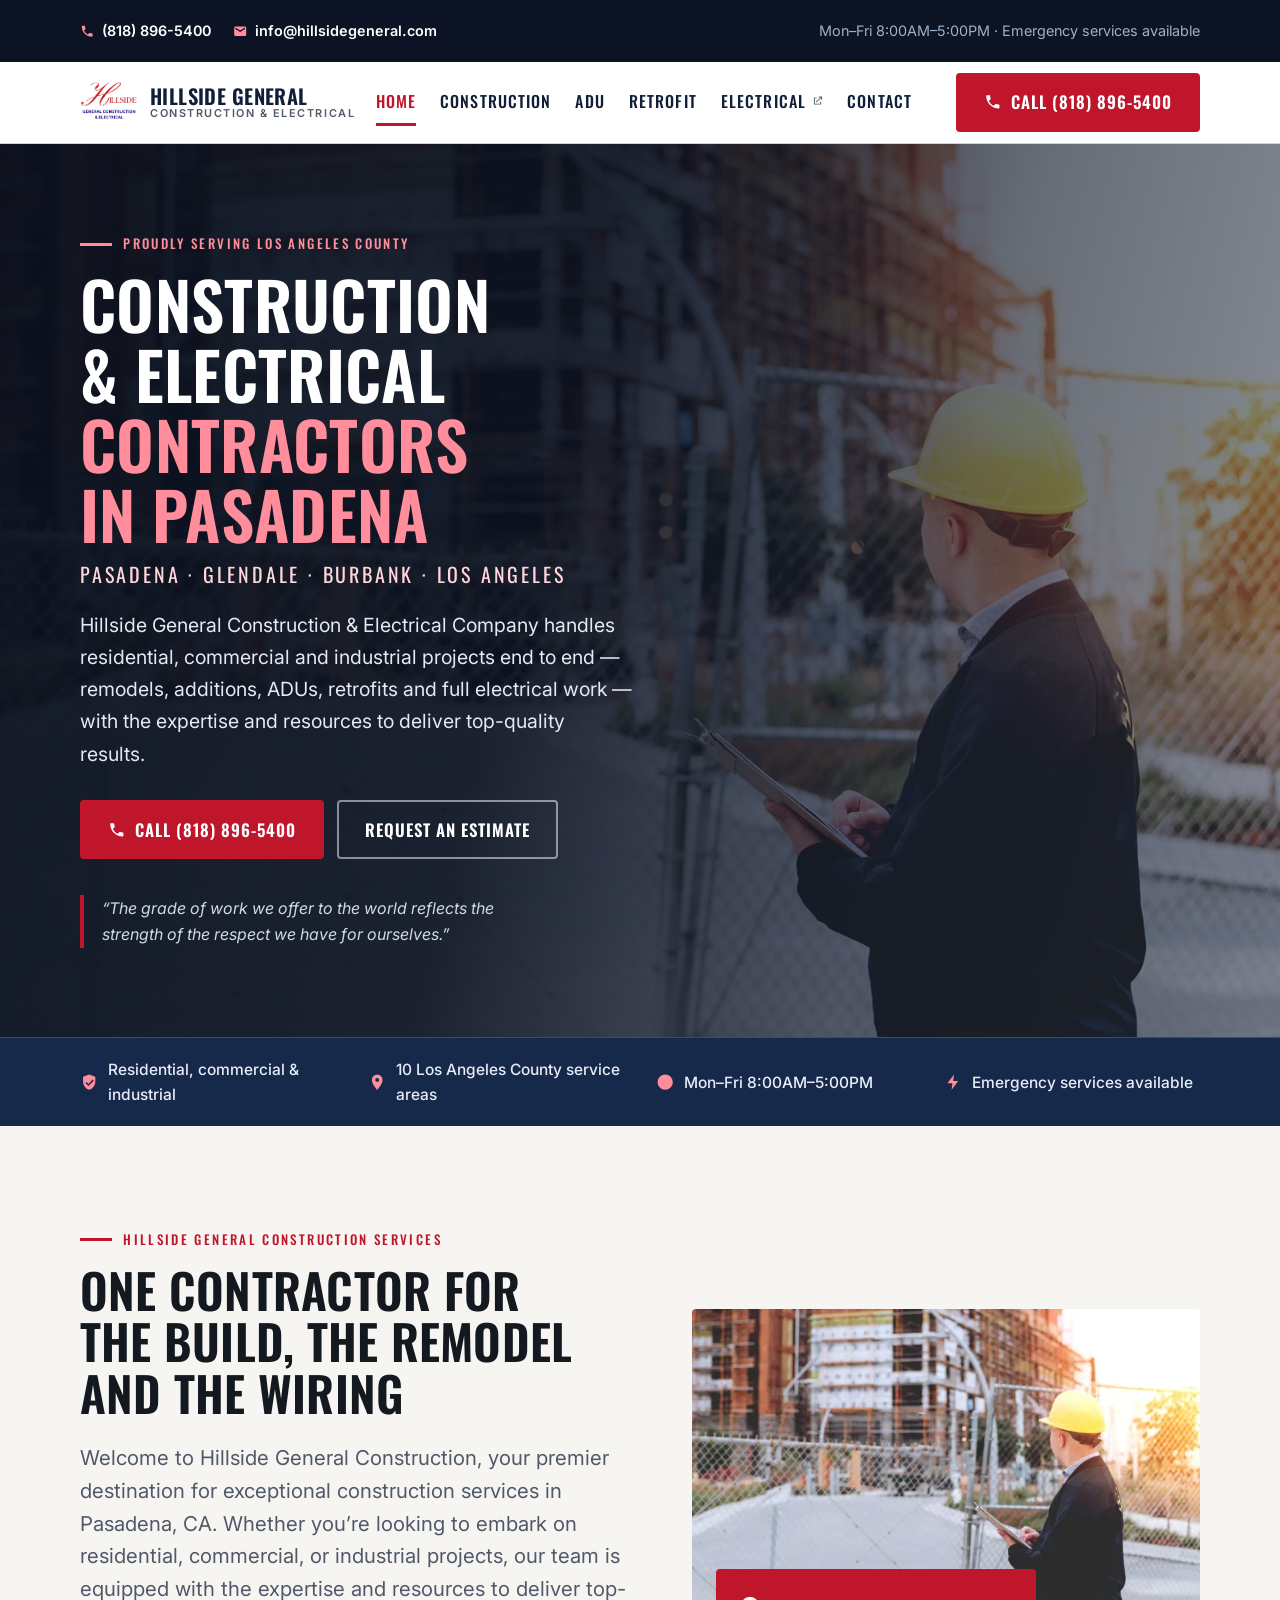
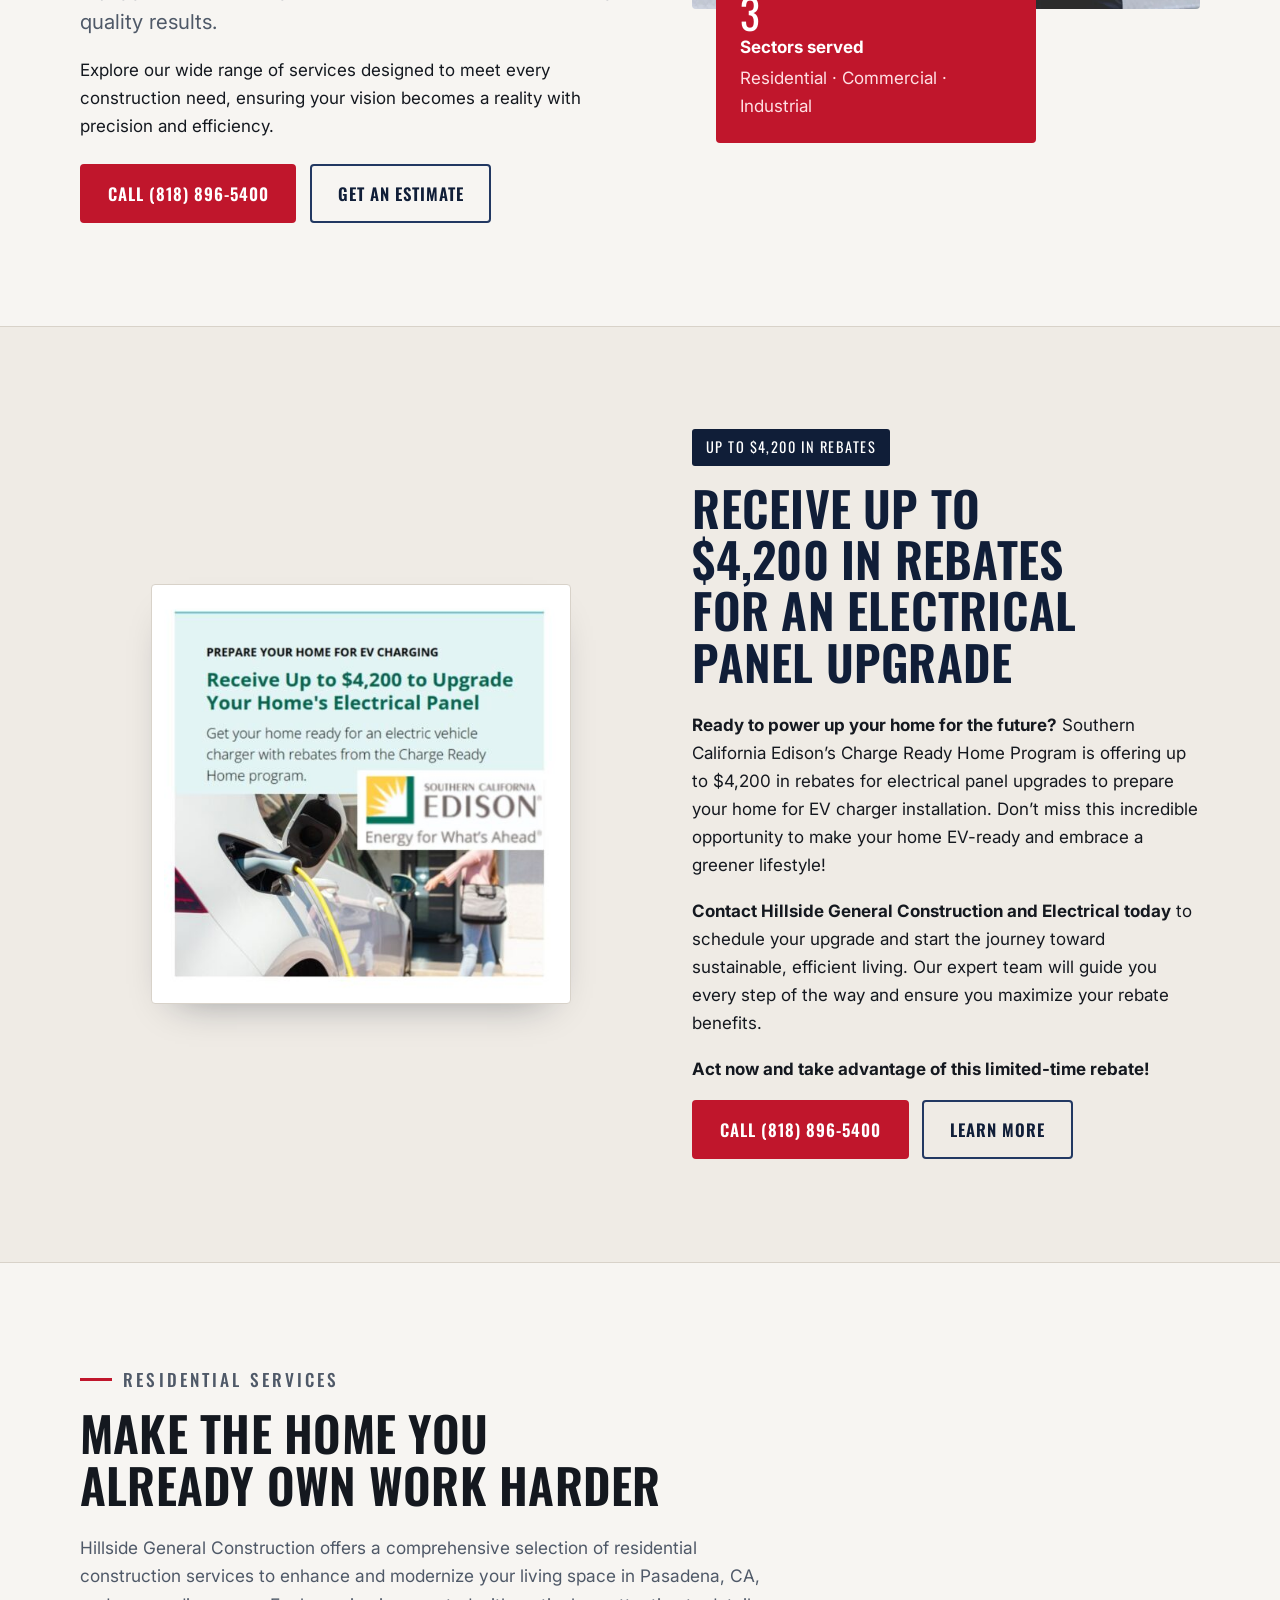
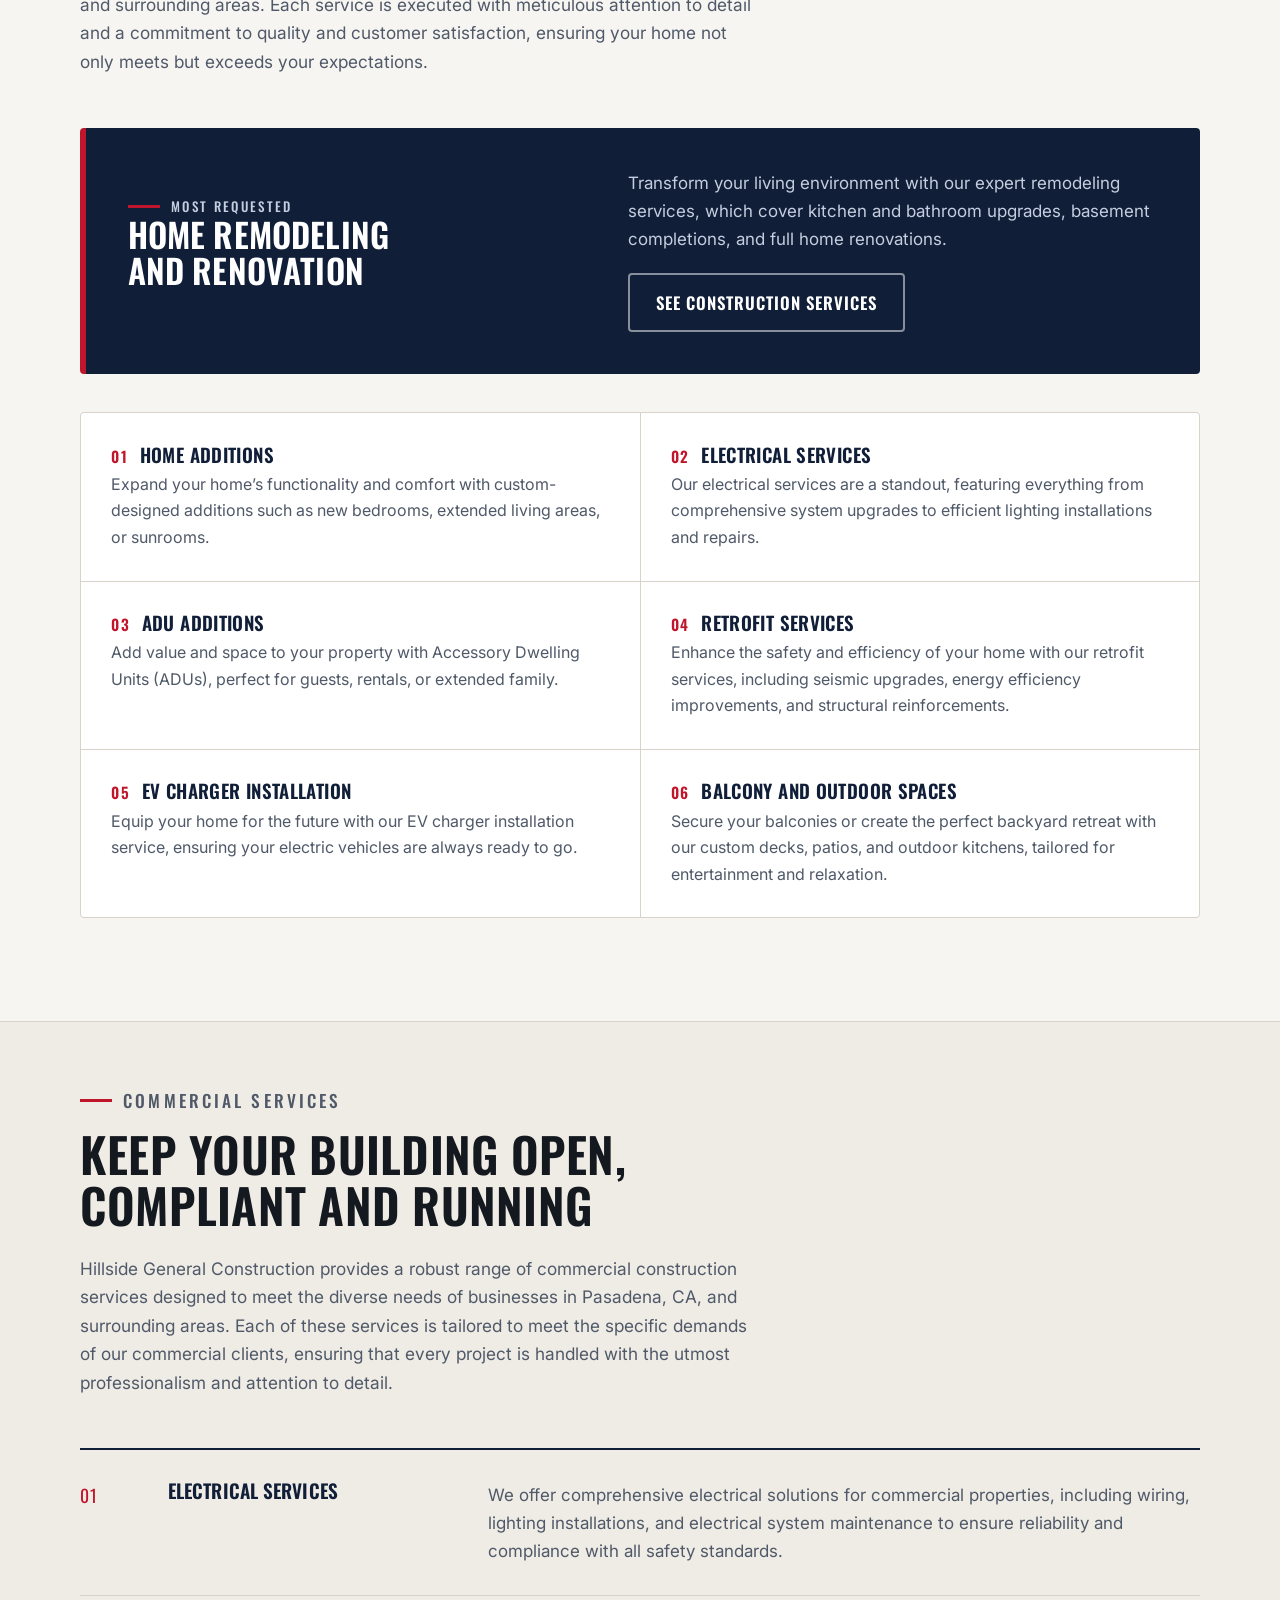
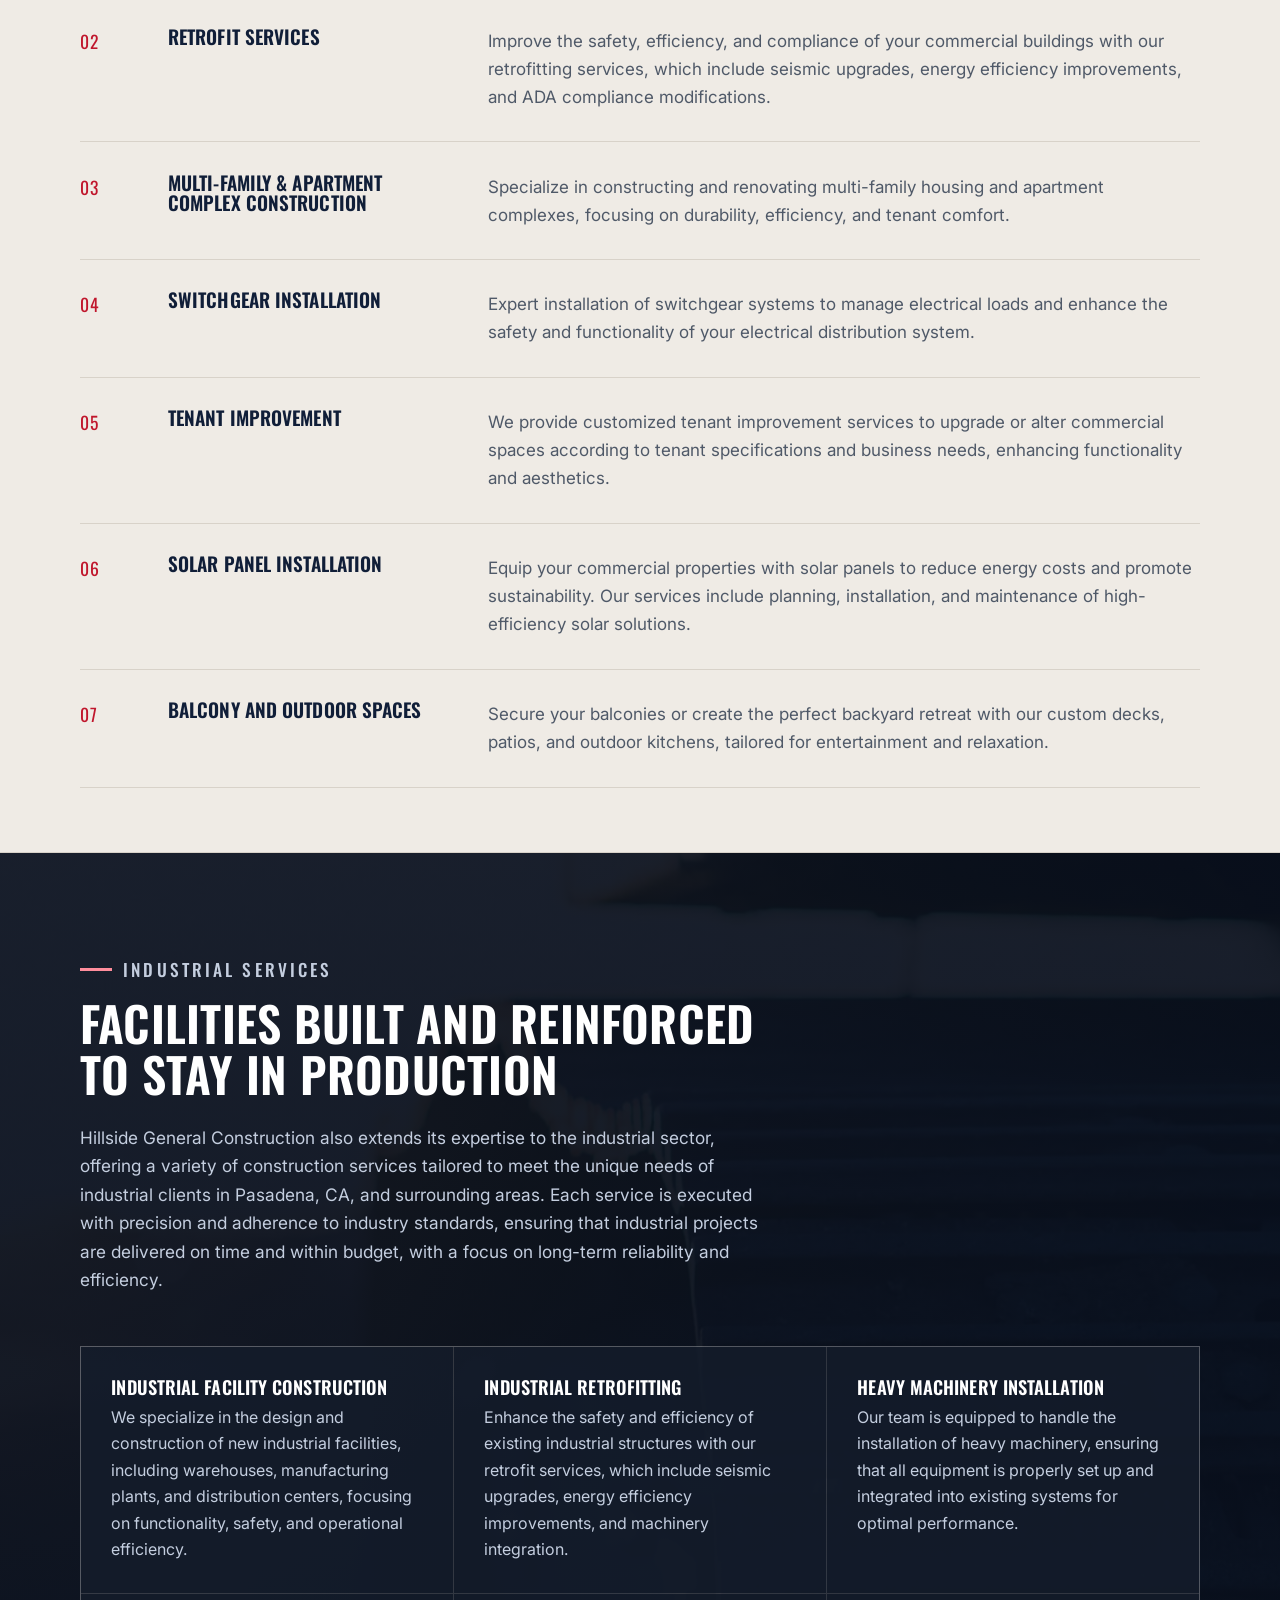
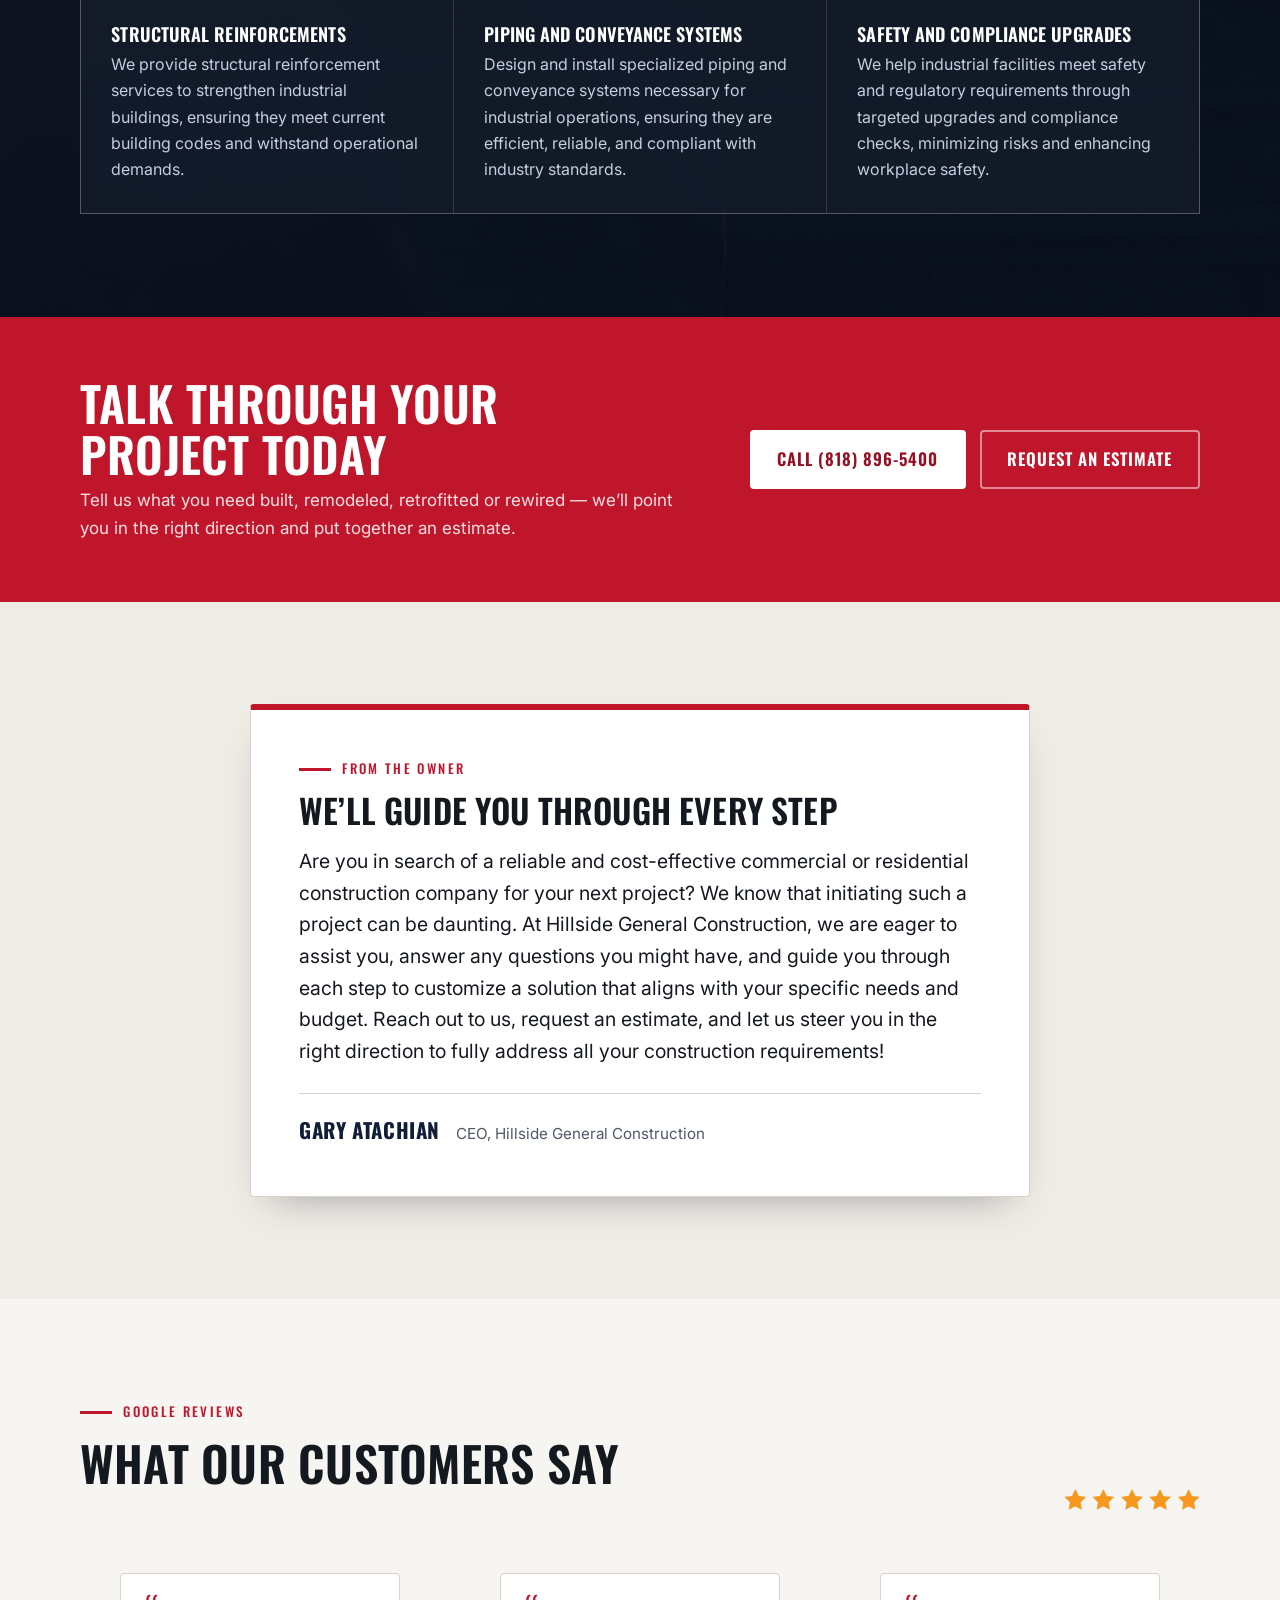
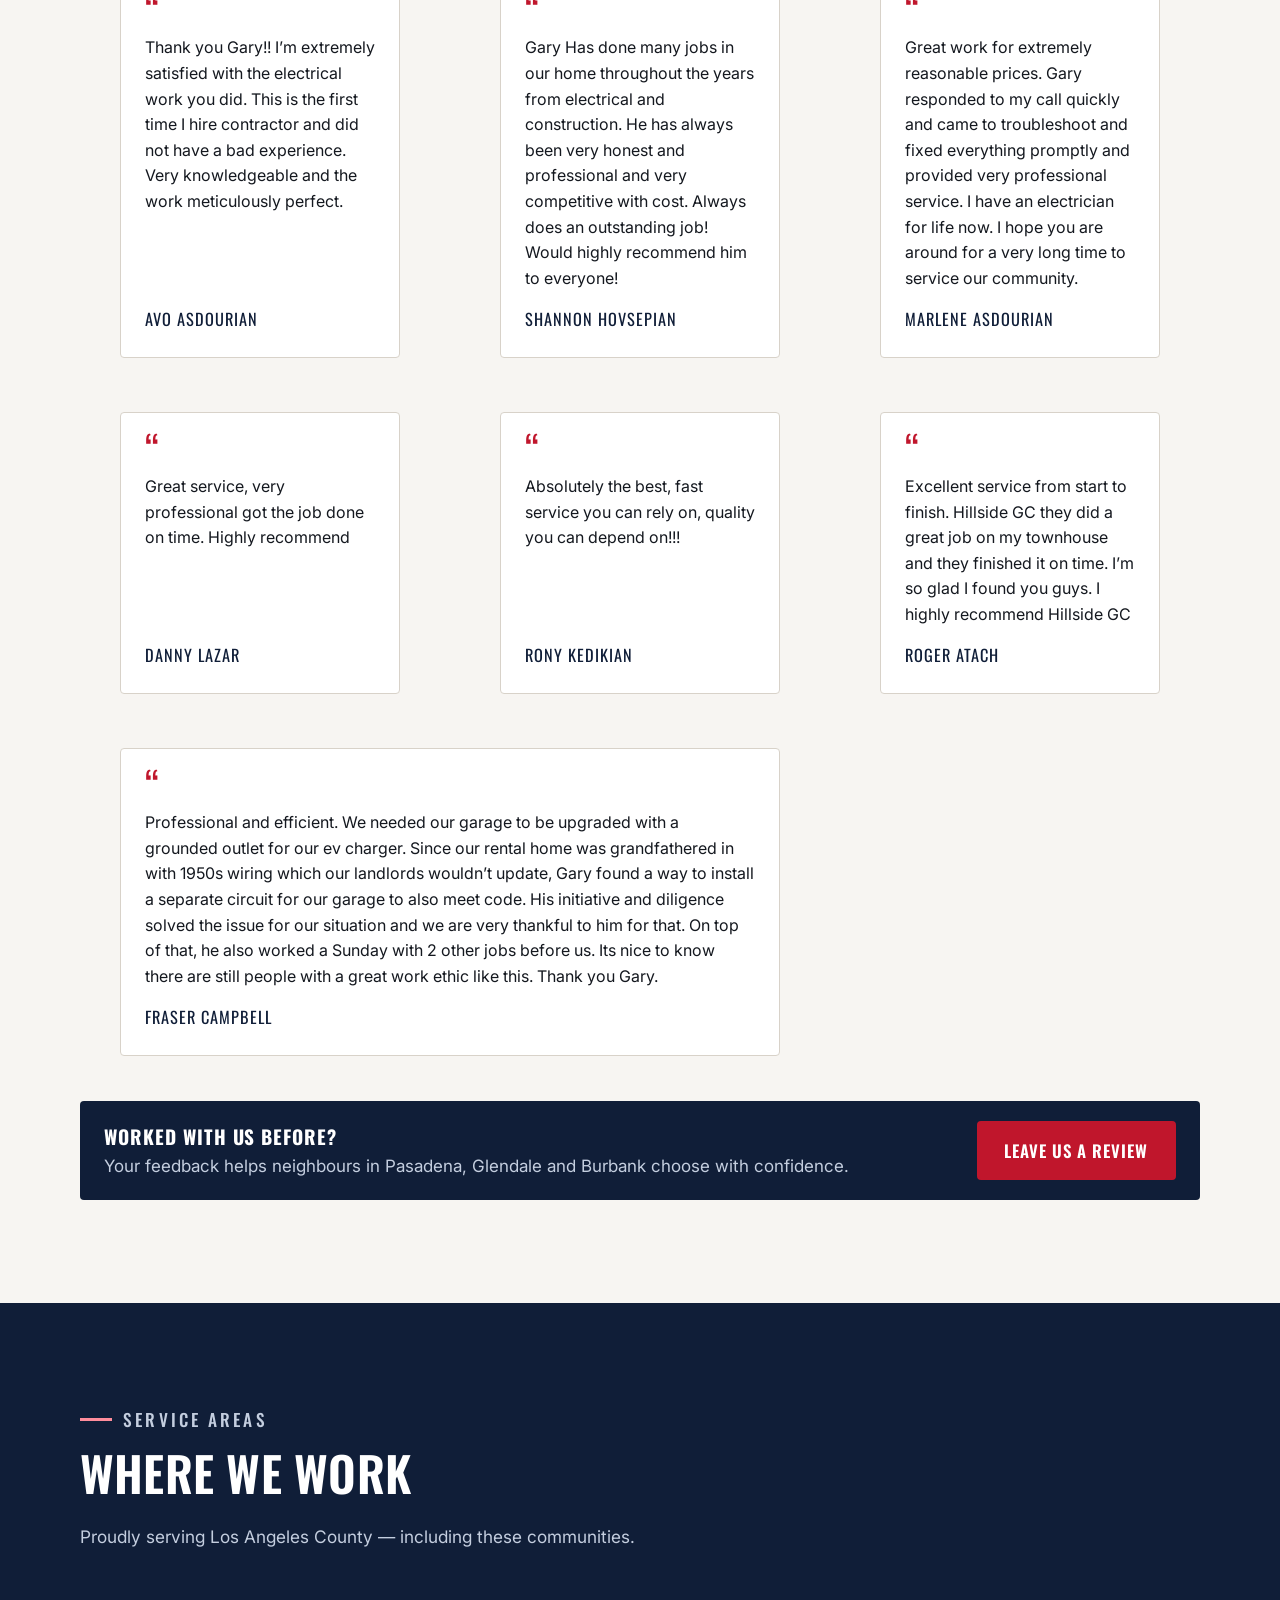
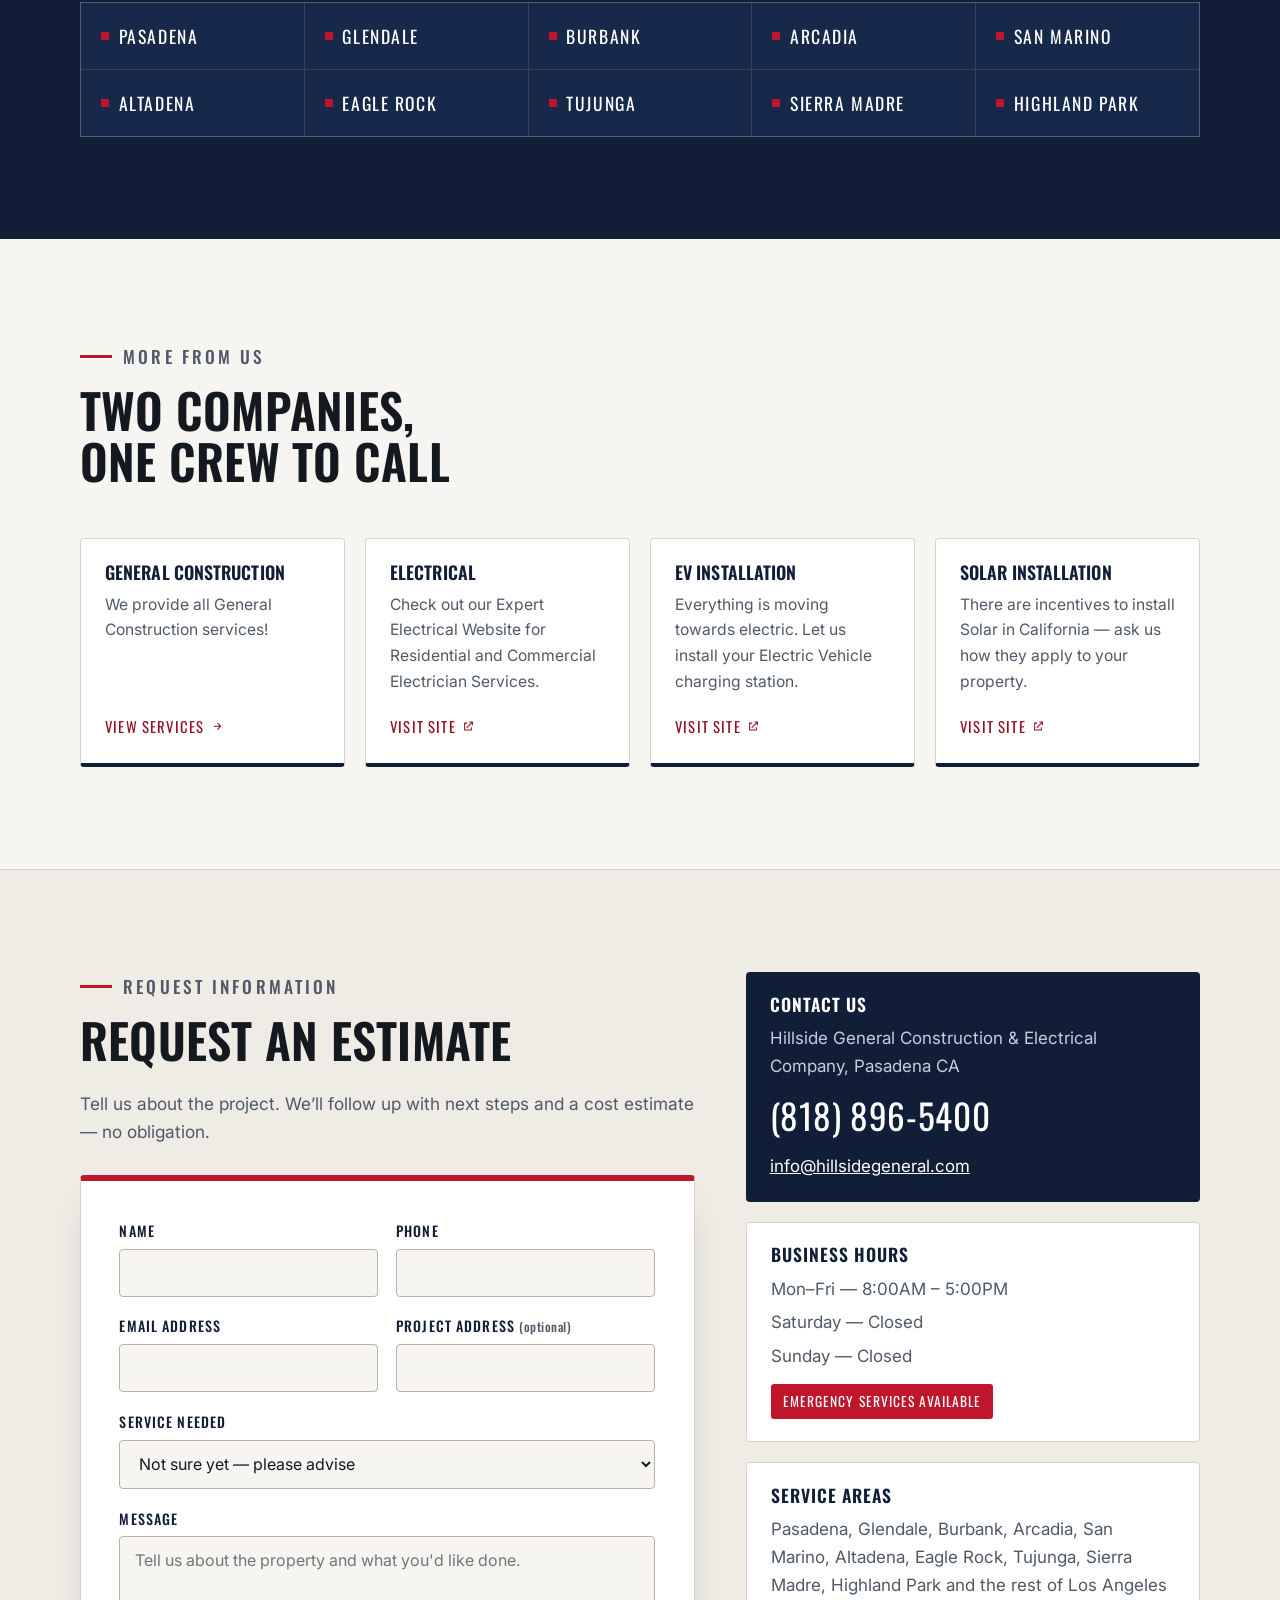
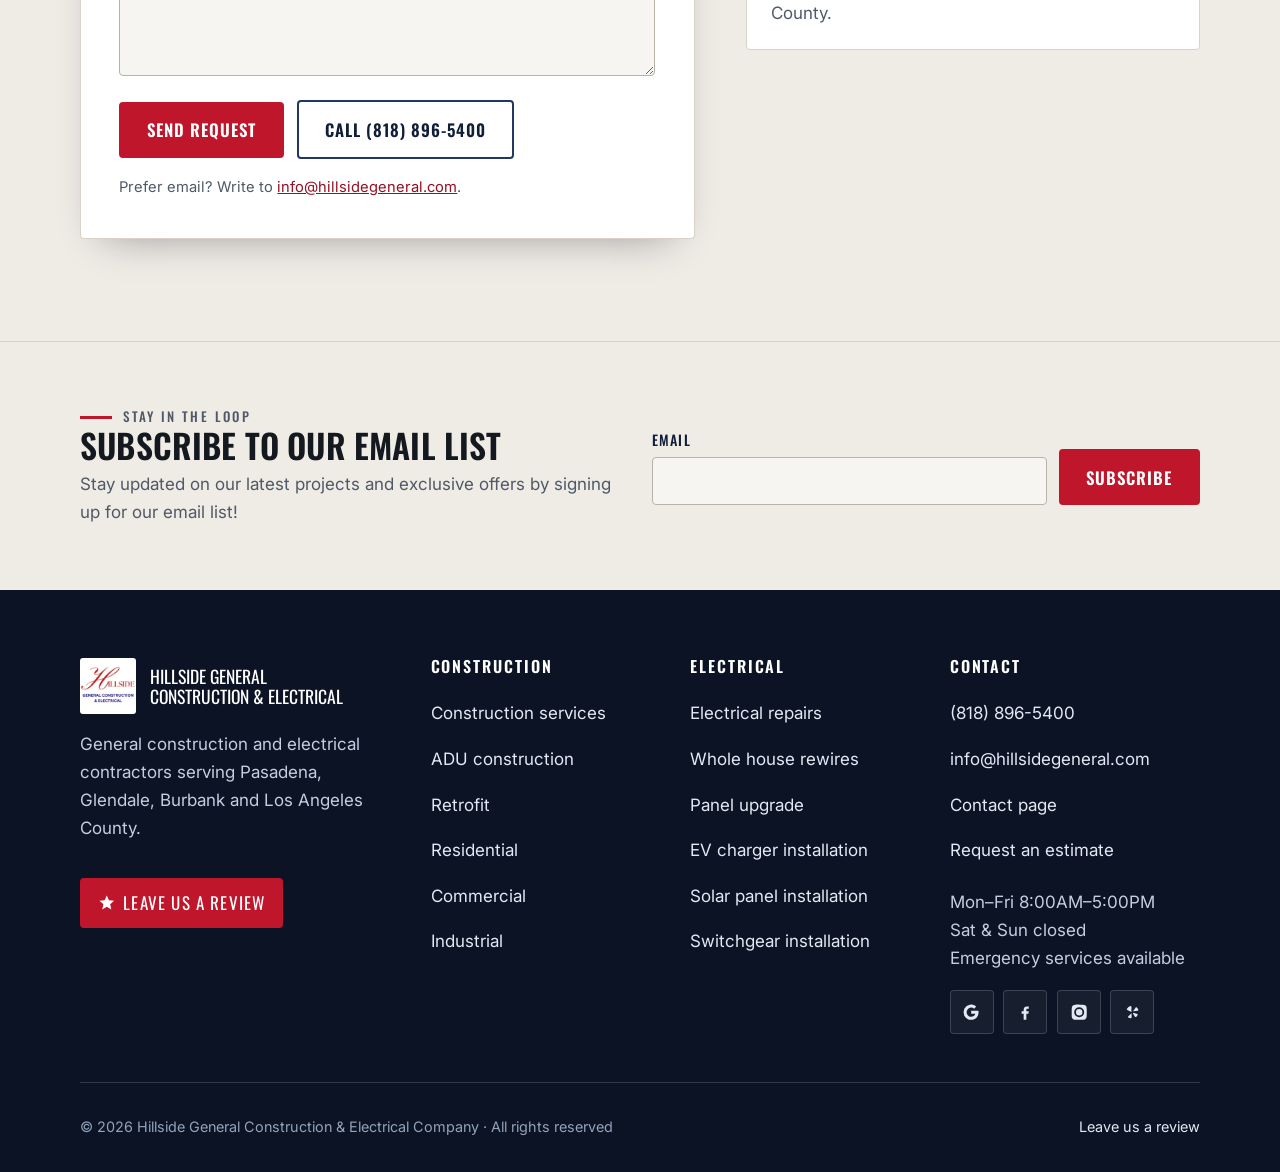
==== index.html @ c7a177dd "feat: website redesign" ====
<!DOCTYPE html>
<html lang="en">
<head>
<meta charset="utf-8">
<meta name="viewport" content="width=device-width, initial-scale=1">
<title>Construction &amp; Electrical Contractors in Pasadena | Hillside General</title>
<meta name="description" content="Hillside General Construction &amp; Electrical Company builds, remodels, retrofits and rewires residential, commercial and industrial property across Pasadena, Glendale, Burbank and Los Angeles County. Call (818) 896-5400.">
<meta name="theme-color" content="#0b1324">
<link rel="canonical" href="/">
<link rel="icon" href="/favicon.svg" type="image/svg+xml">
<link rel="apple-touch-icon" href="/images/source/07-hillside-general-logo-150x150-png.webp">
<meta property="og:type" content="website">
<meta property="og:title" content="Hillside General Construction &amp; Electrical | Pasadena, CA">
<meta property="og:description" content="Residential, commercial and industrial construction and electrical services across Los Angeles County. Call (818) 896-5400 for an estimate.">
<meta property="og:image" content="/images/source/01-construction-33-jpg.webp">
<meta property="og:url" content="/">
<meta name="twitter:card" content="summary_large_image">
<link rel="preconnect" href="https://fonts.googleapis.com">
<link rel="preconnect" href="https://fonts.gstatic.com" crossorigin>
<link href="https://fonts.googleapis.com/css2?family=Inter:wght@400;500;600;700&family=Oswald:wght@400;500;600;700&display=swap" rel="stylesheet">
<link rel="stylesheet" href="/assets/css/styles.css">
<script type="application/ld+json">
{
  "@context": "https://schema.org",
  "@type": "GeneralContractor",
  "name": "Hillside General Construction & Electrical Company",
  "url": "/",
  "telephone": "+1-818-896-5400",
  "email": "info@hillsidegeneral.com",
  "image": "/images/source/00-hillside-general-logo-png.webp",
  "address": { "@type": "PostalAddress", "addressLocality": "Pasadena", "addressRegion": "CA", "addressCountry": "US" },
  "areaServed": ["Pasadena", "Glendale", "Burbank", "Arcadia", "San Marino", "Altadena", "Eagle Rock", "Tujunga", "Sierra Madre", "Highland Park", "Los Angeles County"],
  "openingHoursSpecification": [{
    "@type": "OpeningHoursSpecification",
    "dayOfWeek": ["Monday", "Tuesday", "Wednesday", "Thursday", "Friday"],
    "opens": "08:00",
    "closes": "17:00"
  }]
}
</script>
</head>
<body>
<a class="skip-link" href="#main">Skip to main content</a>

<div class="utility">
  <div class="wrap">
    <ul class="utility-list">
      <li>
        <svg viewBox="0 0 24 24" aria-hidden="true"><path d="M6.6 10.8c1.4 2.8 3.8 5.1 6.6 6.6l2.2-2.2c.3-.3.7-.4 1-.2 1.2.4 2.4.6 3.6.6.6 0 1 .4 1 1V20c0 .6-.4 1-1 1-9.4 0-17-7.6-17-17 0-.6.4-1 1-1h3.5c.6 0 1 .4 1 1 0 1.3.2 2.5.6 3.6.1.4 0 .7-.2 1l-2.3 2.2z"/></svg>
        <a href="tel:+18188965400">(818) 896-5400</a>
      </li>
      <li>
        <svg viewBox="0 0 24 24" aria-hidden="true"><path d="M20 4H4a2 2 0 0 0-2 2v12a2 2 0 0 0 2 2h16a2 2 0 0 0 2-2V6a2 2 0 0 0-2-2zm0 4.2-8 5-8-5V6l8 5 8-5v2.2z"/></svg>
        <a href="mailto:info@hillsidegeneral.com">info@hillsidegeneral.com</a>
      </li>
    </ul>
    <p class="utility-note">Mon–Fri 8:00AM–5:00PM &middot; Emergency services available</p>
  </div>
</div>

<header class="site-header">
  <div class="wrap">
    <a class="brand" href="/">
      <img src="/images/source/00-hillside-general-logo-png.webp" width="1080" height="1080" alt="Hillside General Construction &amp; Electrical Company logo">
      <span class="brand-text">
        <span class="brand-name">Hillside General</span>
        <span class="brand-sub">Construction &amp; Electrical</span>
      </span>
    </a>

    <button class="nav-toggle" type="button" aria-expanded="false" aria-controls="site-nav">
      <svg class="icon-open" viewBox="0 0 24 24" aria-hidden="true"><path d="M3 6h18v2H3zm0 5h18v2H3zm0 5h18v2H3z"/></svg>
      <svg class="icon-close" viewBox="0 0 24 24" aria-hidden="true"><path d="M18.3 5.7 12 12l6.3 6.3-1.4 1.4L10.6 13.4 4.3 19.7 2.9 18.3 9.2 12 2.9 5.7l1.4-1.4L10.6 10.6l6.3-6.3z"/></svg>
      <span>Menu</span>
    </button>

    <nav class="site-nav" id="site-nav" aria-label="Main">
      <ul>
        <li><a href="/" aria-current="page">Home</a></li>
        <li><a href="/construction-services-in-pasadena-ca/">Construction</a></li>
        <li><a href="/adu-construction-in-pasadena-ca/">ADU</a></li>
        <li><a href="/retrofit/">Retrofit</a></li>
        <li>
          <a href="https://www.hillsideexpertelectrical.com/" rel="noopener">Electrical
            <svg class="ext-icon" viewBox="0 0 24 24" aria-hidden="true"><path d="M14 3h7v7h-2V6.4l-9.3 9.3-1.4-1.4L17.6 5H14V3zM5 5h5v2H6v11h11v-4h2v6H4V5h1z"/></svg>
          </a>
        </li>
        <li><a href="/contact/">Contact</a></li>
        <li><a class="nav-call" href="tel:+18188965400">Call (818) 896-5400</a></li>
      </ul>
    </nav>

    <a class="btn btn--primary header-cta" href="tel:+18188965400">
      <svg class="btn-icon" viewBox="0 0 24 24" aria-hidden="true"><path d="M6.6 10.8c1.4 2.8 3.8 5.1 6.6 6.6l2.2-2.2c.3-.3.7-.4 1-.2 1.2.4 2.4.6 3.6.6.6 0 1 .4 1 1V20c0 .6-.4 1-1 1-9.4 0-17-7.6-17-17 0-.6.4-1 1-1h3.5c.6 0 1 .4 1 1 0 1.3.2 2.5.6 3.6.1.4 0 .7-.2 1l-2.3 2.2z"/></svg>
      Call (818) 896-5400
    </a>
  </div>
</header>

<main id="main">

  <!-- ============ HERO ============ -->
  <section class="hero">
    <div class="hero-media">
      <img src="/images/source/05-construction-33-1080x639-jpg.webp"
           srcset="/images/source/03-construction-33-768x454-jpg.webp 768w,
                   /images/source/04-construction-33-1024x606-jpg.webp 1024w,
                   /images/source/05-construction-33-1080x639-jpg.webp 1080w,
                   /images/source/01-construction-33-jpg.webp 1920w"
           sizes="100vw"
           width="1920" height="1136"
           fetchpriority="high" decoding="async"
           alt="Hillside General Construction site supervisor reviewing plans at a Pasadena building site at sunrise">
    </div>
    <div class="wrap">
      <div class="hero-inner">
        <p class="eyebrow">Proudly serving Los Angeles County</p>
        <h1>Construction &amp; Electrical<span class="accent">Contractors in Pasadena</span></h1>
        <p class="hero-areas">Pasadena &middot; Glendale &middot; Burbank &middot; Los Angeles</p>
        <p class="hero-lead">
          Hillside General Construction &amp; Electrical Company handles residential, commercial and
          industrial projects end to end — remodels, additions, ADUs, retrofits and full electrical
          work — with the expertise and resources to deliver top-quality results.
        </p>
        <div class="btn-row">
          <a class="btn btn--primary" href="tel:+18188965400">
            <svg class="btn-icon" viewBox="0 0 24 24" aria-hidden="true"><path d="M6.6 10.8c1.4 2.8 3.8 5.1 6.6 6.6l2.2-2.2c.3-.3.7-.4 1-.2 1.2.4 2.4.6 3.6.6.6 0 1 .4 1 1V20c0 .6-.4 1-1 1-9.4 0-17-7.6-17-17 0-.6.4-1 1-1h3.5c.6 0 1 .4 1 1 0 1.3.2 2.5.6 3.6.1.4 0 .7-.2 1l-2.3 2.2z"/></svg>
            Call (818) 896-5400
          </a>
          <a class="btn btn--light" href="#estimate">Request an estimate</a>
        </div>
        <blockquote class="hero-quote">
          “The grade of work we offer to the world reflects the strength of the respect we have for ourselves.”
        </blockquote>
      </div>
    </div>
  </section>

  <div class="trust-bar">
    <div class="wrap">
      <ul>
        <li>
          <svg viewBox="0 0 24 24" aria-hidden="true"><path d="M12 2 4 5v6c0 5 3.4 9.4 8 11 4.6-1.6 8-6 8-11V5l-8-3zm-1 15-4-4 1.4-1.4L11 14.2l5.6-5.6L18 10l-7 7z"/></svg>
          Residential, commercial &amp; industrial
        </li>
        <li>
          <svg viewBox="0 0 24 24" aria-hidden="true"><path d="M12 2a7 7 0 0 0-7 7c0 5.2 7 13 7 13s7-7.8 7-13a7 7 0 0 0-7-7zm0 9.5A2.5 2.5 0 1 1 12 6.5a2.5 2.5 0 0 1 0 5z"/></svg>
          10 Los Angeles County service areas
        </li>
        <li>
          <svg viewBox="0 0 24 24" aria-hidden="true"><path d="M12 2a10 10 0 1 0 0 20 10 10 0 0 0 0-20zm1 10.6V6h-2v7.4l5.2 3.1 1-1.7-4.2-2.2z"/></svg>
          Mon–Fri 8:00AM–5:00PM
        </li>
        <li>
          <svg viewBox="0 0 24 24" aria-hidden="true"><path d="M13 2 4.5 13.5H11L10 22l8.5-11.5H12L13 2z"/></svg>
          Emergency services available
        </li>
      </ul>
    </div>
  </div>

  <!-- ============ INTRO ============ -->
  <section class="section" aria-labelledby="intro-h">
    <div class="wrap split">
      <div class="reveal">
        <p class="eyebrow">Hillside General Construction Services</p>
        <h2 id="intro-h">One contractor for the build, the remodel and the wiring</h2>
        <p class="lead">
          Welcome to Hillside General Construction, your premier destination for exceptional
          construction services in Pasadena, CA. Whether you’re looking to embark on residential,
          commercial, or industrial projects, our team is equipped with the expertise and resources
          to deliver top-quality results.
        </p>
        <p>
          Explore our wide range of services designed to meet every construction need, ensuring your
          vision becomes a reality with precision and efficiency.
        </p>
        <div class="btn-row" style="margin-top:1.5rem">
          <a class="btn btn--primary" href="tel:+18188965400">Call (818) 896-5400</a>
          <a class="btn btn--outline" href="#estimate">Get an estimate</a>
        </div>
      </div>
      <div class="split-media reveal">
        <img src="/images/source/04-construction-33-1024x606-jpg.webp"
             srcset="/images/source/02-construction-33-300x178-jpg.webp 300w,
                     /images/source/03-construction-33-768x454-jpg.webp 768w,
                     /images/source/04-construction-33-1024x606-jpg.webp 1024w"
             sizes="(min-width: 900px) 46vw, 92vw"
             width="1024" height="606" loading="lazy" decoding="async"
             alt="Hillside General Construction supervisor surveying an active Los Angeles County building site">
        <div class="stat-card" style="margin-top:-2.5rem; margin-left:1.5rem; position:relative;">
          <span class="stat-num">3</span>
          <strong>Sectors served</strong>
          <p style="margin:.2rem 0 0; color:#ffe0e4">Residential &middot; Commercial &middot; Industrial</p>
        </div>
      </div>
    </div>
  </section>

  <!-- ============ REBATE ============ -->
  <section class="rebate section" aria-labelledby="rebate-h">
    <div class="wrap split split--reverse">
      <div class="reveal">
        <p class="price-flag">Up to $4,200 in rebates</p>
        <h2 id="rebate-h">Receive up to $4,200 in rebates for an electrical panel upgrade</h2>
        <p>
          <strong>Ready to power up your home for the future?</strong> Southern California Edison’s
          Charge Ready Home Program is offering up to $4,200 in rebates for electrical panel upgrades
          to prepare your home for EV charger installation. Don’t miss this incredible opportunity to
          make your home EV-ready and embrace a greener lifestyle!
        </p>
        <p>
          <strong>Contact Hillside General Construction and Electrical today</strong> to schedule your
          upgrade and start the journey toward sustainable, efficient living. Our expert team will
          guide you every step of the way and ensure you maximize your rebate benefits.
        </p>
        <p><strong>Act now and take advantage of this limited-time rebate!</strong></p>
        <div class="btn-row">
          <a class="btn btn--primary" href="tel:+18188965400">Call (818) 896-5400</a>
          <a class="btn btn--outline" href="https://www.hillsideexpertelectrical.com/get-rebates-for-panel-upgrade" rel="noopener">Learn more</a>
        </div>
      </div>
      <div class="split-media reveal">
        <figure class="rebate-figure">
          <img src="/images/source/06-untitled-design-2-e1731180343894.jpg"
               width="500" height="500" loading="lazy" decoding="async"
               alt="Southern California Edison Charge Ready Home promotion: receive up to $4,200 to upgrade your home's electrical panel for EV charging">
        </figure>
      </div>
    </div>
  </section>

  <!-- ============ RESIDENTIAL ============ -->
  <section class="section" id="residential" aria-labelledby="res-h">
    <div class="wrap">
      <div class="section-head reveal">
        <p class="eyebrow">Residential services</p>
        <h2 id="res-h">Make the home you already own work harder</h2>
        <p>
          Hillside General Construction offers a comprehensive selection of residential construction
          services to enhance and modernize your living space in Pasadena, CA, and surrounding areas.
          Each service is executed with meticulous attention to detail and a commitment to quality and
          customer satisfaction, ensuring your home not only meets but exceeds your expectations.
        </p>
      </div>

      <div class="feature-service reveal">
        <div>
          <p class="eyebrow">Most requested</p>
          <h3>Home remodeling and renovation</h3>
        </div>
        <div>
          <p>
            Transform your living environment with our expert remodeling services, which cover kitchen
            and bathroom upgrades, basement completions, and full home renovations.
          </p>
          <div class="btn-row" style="margin-top:1.25rem">
            <a class="btn btn--light" href="/construction-services-in-pasadena-ca/">See construction services</a>
          </div>
        </div>
      </div>

      <ul class="service-list reveal">
        <li>
          <h3><span class="num">01</span> Home additions</h3>
          <p>Expand your home’s functionality and comfort with custom-designed additions such as new bedrooms, extended living areas, or sunrooms.</p>
        </li>
        <li>
          <h3><span class="num">02</span> Electrical services</h3>
          <p>Our electrical services are a standout, featuring everything from comprehensive system upgrades to efficient lighting installations and repairs.</p>
        </li>
        <li>
          <h3><span class="num">03</span> ADU additions</h3>
          <p>Add value and space to your property with Accessory Dwelling Units (ADUs), perfect for guests, rentals, or extended family.</p>
        </li>
        <li>
          <h3><span class="num">04</span> Retrofit services</h3>
          <p>Enhance the safety and efficiency of your home with our retrofit services, including seismic upgrades, energy efficiency improvements, and structural reinforcements.</p>
        </li>
        <li>
          <h3><span class="num">05</span> EV charger installation</h3>
          <p>Equip your home for the future with our EV charger installation service, ensuring your electric vehicles are always ready to go.</p>
        </li>
        <li>
          <h3><span class="num">06</span> Balcony and outdoor spaces</h3>
          <p>Secure your balconies or create the perfect backyard retreat with our custom decks, patios, and outdoor kitchens, tailored for entertainment and relaxation.</p>
        </li>
      </ul>
    </div>
  </section>

  <!-- ============ COMMERCIAL ============ -->
  <section class="section section--tight" id="commercial" aria-labelledby="com-h" style="background:var(--paper-2); border-block:1px solid var(--line)">
    <div class="wrap">
      <div class="section-head reveal">
        <p class="eyebrow">Commercial services</p>
        <h2 id="com-h">Keep your building open, compliant and running</h2>
        <p>
          Hillside General Construction provides a robust range of commercial construction services
          designed to meet the diverse needs of businesses in Pasadena, CA, and surrounding areas.
          Each of these services is tailored to meet the specific demands of our commercial clients,
          ensuring that every project is handled with the utmost professionalism and attention to detail.
        </p>
      </div>

      <ul class="row-list reveal">
        <li>
          <span class="num">01</span>
          <h3>Electrical services</h3>
          <p>We offer comprehensive electrical solutions for commercial properties, including wiring, lighting installations, and electrical system maintenance to ensure reliability and compliance with all safety standards.</p>
        </li>
        <li>
          <span class="num">02</span>
          <h3>Retrofit services</h3>
          <p>Improve the safety, efficiency, and compliance of your commercial buildings with our retrofitting services, which include seismic upgrades, energy efficiency improvements, and ADA compliance modifications.</p>
        </li>
        <li>
          <span class="num">03</span>
          <h3>Multi-family &amp; apartment complex construction</h3>
          <p>Specialize in constructing and renovating multi-family housing and apartment complexes, focusing on durability, efficiency, and tenant comfort.</p>
        </li>
        <li>
          <span class="num">04</span>
          <h3>Switchgear installation</h3>
          <p>Expert installation of switchgear systems to manage electrical loads and enhance the safety and functionality of your electrical distribution system.</p>
        </li>
        <li>
          <span class="num">05</span>
          <h3>Tenant improvement</h3>
          <p>We provide customized tenant improvement services to upgrade or alter commercial spaces according to tenant specifications and business needs, enhancing functionality and aesthetics.</p>
        </li>
        <li>
          <span class="num">06</span>
          <h3>Solar panel installation</h3>
          <p>Equip your commercial properties with solar panels to reduce energy costs and promote sustainability. Our services include planning, installation, and maintenance of high-efficiency solar solutions.</p>
        </li>
        <li>
          <span class="num">07</span>
          <h3>Balcony and outdoor spaces</h3>
          <p>Secure your balconies or create the perfect backyard retreat with our custom decks, patios, and outdoor kitchens, tailored for entertainment and relaxation.</p>
        </li>
      </ul>
    </div>
  </section>

  <!-- ============ INDUSTRIAL ============ -->
  <section class="section industrial on-dark" id="industrial" aria-labelledby="ind-h">
    <div class="industrial-media">
      <img src="/images/source/08-construction-34-jpg.webp" width="1920" height="857" loading="lazy" decoding="async"
           alt="Heavy construction equipment track at sunset on an industrial job site">
    </div>
    <div class="wrap">
      <div class="section-head reveal">
        <p class="eyebrow">Industrial services</p>
        <h2 id="ind-h">Facilities built and reinforced to stay in production</h2>
        <p>
          Hillside General Construction also extends its expertise to the industrial sector, offering a
          variety of construction services tailored to meet the unique needs of industrial clients in
          Pasadena, CA, and surrounding areas. Each service is executed with precision and adherence to
          industry standards, ensuring that industrial projects are delivered on time and within budget,
          with a focus on long-term reliability and efficiency.
        </p>
      </div>

      <div class="grid-cards reveal">
        <div>
          <h3>Industrial facility construction</h3>
          <p>We specialize in the design and construction of new industrial facilities, including warehouses, manufacturing plants, and distribution centers, focusing on functionality, safety, and operational efficiency.</p>
        </div>
        <div>
          <h3>Industrial retrofitting</h3>
          <p>Enhance the safety and efficiency of existing industrial structures with our retrofit services, which include seismic upgrades, energy efficiency improvements, and machinery integration.</p>
        </div>
        <div>
          <h3>Heavy machinery installation</h3>
          <p>Our team is equipped to handle the installation of heavy machinery, ensuring that all equipment is properly set up and integrated into existing systems for optimal performance.</p>
        </div>
        <div>
          <h3>Structural reinforcements</h3>
          <p>We provide structural reinforcement services to strengthen industrial buildings, ensuring they meet current building codes and withstand operational demands.</p>
        </div>
        <div>
          <h3>Piping and conveyance systems</h3>
          <p>Design and install specialized piping and conveyance systems necessary for industrial operations, ensuring they are efficient, reliable, and compliant with industry standards.</p>
        </div>
        <div>
          <h3>Safety and compliance upgrades</h3>
          <p>We help industrial facilities meet safety and regulatory requirements through targeted upgrades and compliance checks, minimizing risks and enhancing workplace safety.</p>
        </div>
      </div>
    </div>
  </section>

  <!-- ============ CTA BAND ============ -->
  <section class="cta-band" aria-labelledby="cta1-h">
    <div class="wrap">
      <div>
        <h2 id="cta1-h">Talk through your project today</h2>
        <p>Tell us what you need built, remodeled, retrofitted or rewired — we’ll point you in the right direction and put together an estimate.</p>
      </div>
      <div class="btn-row">
        <a class="btn btn--primary" href="tel:+18188965400">Call (818) 896-5400</a>
        <a class="btn btn--light" href="#estimate">Request an estimate</a>
      </div>
    </div>
  </section>

  <!-- ============ OWNER ============ -->
  <section class="section owner" aria-labelledby="owner-h">
    <div class="wrap wrap--narrow">
      <div class="owner-card reveal">
        <p class="eyebrow">From the owner</p>
        <h2 id="owner-h" style="font-size:clamp(1.5rem,3vw,2.1rem)">We’ll guide you through every step</h2>
        <blockquote>
          Are you in search of a reliable and cost-effective commercial or residential construction
          company for your next project? We know that initiating such a project can be daunting. At
          Hillside General Construction, we are eager to assist you, answer any questions you might
          have, and guide you through each step to customize a solution that aligns with your specific
          needs and budget. Reach out to us, request an estimate, and let us steer you in the right
          direction to fully address all your construction requirements!
        </blockquote>
        <div class="owner-sign">
          <strong>Gary Atachian</strong>
          <span>CEO, Hillside General Construction</span>
        </div>
      </div>
    </div>
  </section>

  <!-- ============ REVIEWS ============ -->
  <section class="section" id="reviews" aria-labelledby="rev-h">
    <div class="wrap">
      <div class="reviews-head reveal">
        <div>
          <p class="eyebrow">Google reviews</p>
          <h2 id="rev-h">What our customers say</h2>
        </div>
        <img class="stars-img" src="/images/source/09-stars-5-png.webp" width="204" height="34" loading="lazy" decoding="async"
             alt="Five star rating graphic">
      </div>

      <div class="review-grid">
        <figure class="review reveal">
          <span class="quote-mark" aria-hidden="true">“</span>
          <blockquote>Thank you Gary!! I’m extremely satisfied with the electrical work you did. This is the first time I hire contractor and did not have a bad experience. Very knowledgeable and the work meticulously perfect.</blockquote>
          <figcaption>Avo Asdourian</figcaption>
        </figure>
        <figure class="review reveal">
          <span class="quote-mark" aria-hidden="true">“</span>
          <blockquote>Gary Has done many jobs in our home throughout the years from electrical and construction. He has always been very honest and professional and very competitive with cost. Always does an outstanding job! Would highly recommend him to everyone!</blockquote>
          <figcaption>Shannon Hovsepian</figcaption>
        </figure>
        <figure class="review reveal">
          <span class="quote-mark" aria-hidden="true">“</span>
          <blockquote>Great work for extremely reasonable prices. Gary responded to my call quickly and came to troubleshoot and fixed everything promptly and provided very professional service. I have an electrician for life now. I hope you are around for a very long time to service our community.</blockquote>
          <figcaption>Marlene Asdourian</figcaption>
        </figure>
        <figure class="review reveal">
          <span class="quote-mark" aria-hidden="true">“</span>
          <blockquote>Great service, very professional got the job done on time. Highly recommend</blockquote>
          <figcaption>Danny Lazar</figcaption>
        </figure>
        <figure class="review reveal">
          <span class="quote-mark" aria-hidden="true">“</span>
          <blockquote>Absolutely the best, fast service you can rely on, quality you can depend on!!!</blockquote>
          <figcaption>Rony Kedikian</figcaption>
        </figure>
        <figure class="review reveal">
          <span class="quote-mark" aria-hidden="true">“</span>
          <blockquote>Excellent service from start to finish. Hillside GC they did a great job on my townhouse and they finished it on time. I’m so glad I found you guys. I highly recommend Hillside GC</blockquote>
          <figcaption>Roger Atach</figcaption>
        </figure>
        <figure class="review review--wide reveal">
          <span class="quote-mark" aria-hidden="true">“</span>
          <blockquote>Professional and efficient. We needed our garage to be upgraded with a grounded outlet for our ev charger. Since our rental home was grandfathered in with 1950s wiring which our landlords wouldn’t update, Gary found a way to install a separate circuit for our garage to also meet code. His initiative and diligence solved the issue for our situation and we are very thankful to him for that. On top of that, he also worked a Sunday with 2 other jobs before us. Its nice to know there are still people with a great work ethic like this. Thank you Gary.</blockquote>
          <figcaption>Fraser Campbell</figcaption>
        </figure>
      </div>

      <div class="review-cta reveal">
        <p>
          <strong>Worked with us before?</strong>
          Your feedback helps neighbours in Pasadena, Glendale and Burbank choose with confidence.
        </p>
        <a class="btn btn--primary review-link" href="/review">Leave us a review</a>
      </div>
    </div>
  </section>

  <!-- ============ SERVICE AREAS ============ -->
  <section class="section areas on-dark" id="areas" aria-labelledby="areas-h">
    <div class="wrap">
      <div class="section-head reveal">
        <p class="eyebrow">Service areas</p>
        <h2 id="areas-h">Where we work</h2>
        <p>Proudly serving Los Angeles County — including these communities.</p>
      </div>
      <ul class="area-grid reveal">
        <li>Pasadena</li>
        <li>Glendale</li>
        <li>Burbank</li>
        <li>Arcadia</li>
        <li>San Marino</li>
        <li>Altadena</li>
        <li>Eagle Rock</li>
        <li>Tujunga</li>
        <li>Sierra Madre</li>
        <li>Highland Park</li>
      </ul>
    </div>
  </section>

  <!-- ============ MORE FROM US ============ -->
  <section class="section" aria-labelledby="more-h">
    <div class="wrap">
      <div class="section-head reveal">
        <p class="eyebrow">More from us</p>
        <h2 id="more-h">Two companies, one crew to call</h2>
      </div>
      <div class="link-cards">
        <a class="link-card reveal" href="/construction-services-in-pasadena-ca/">
          <h3>General construction</h3>
          <p>We provide all General Construction services!</p>
          <span class="go">View services <svg viewBox="0 0 24 24" aria-hidden="true"><path d="M5 11h11.2l-4.6-4.6L13 5l7 7-7 7-1.4-1.4 4.6-4.6H5z"/></svg></span>
        </a>
        <a class="link-card reveal" href="https://www.hillsideexpertelectrical.com/" rel="noopener">
          <h3>Electrical</h3>
          <p>Check out our Expert Electrical Website for Residential and Commercial Electrician Services.</p>
          <span class="go">Visit site <svg viewBox="0 0 24 24" aria-hidden="true"><path d="M14 3h7v7h-2V6.4l-9.3 9.3-1.4-1.4L17.6 5H14V3zM5 5h5v2H6v11h11v-4h2v6H4V5h1z"/></svg></span>
        </a>
        <a class="link-card reveal" href="https://www.hillsideexpertelectrical.com/ev-charger-intallation" rel="noopener">
          <h3>EV installation</h3>
          <p>Everything is moving towards electric. Let us install your Electric Vehicle charging station.</p>
          <span class="go">Visit site <svg viewBox="0 0 24 24" aria-hidden="true"><path d="M14 3h7v7h-2V6.4l-9.3 9.3-1.4-1.4L17.6 5H14V3zM5 5h5v2H6v11h11v-4h2v6H4V5h1z"/></svg></span>
        </a>
        <a class="link-card reveal" href="https://www.hillsideexpertelectrical.com/solar-panel-installation" rel="noopener">
          <h3>Solar installation</h3>
          <p>There are incentives to install Solar in California — ask us how they apply to your property.</p>
          <span class="go">Visit site <svg viewBox="0 0 24 24" aria-hidden="true"><path d="M14 3h7v7h-2V6.4l-9.3 9.3-1.4-1.4L17.6 5H14V3zM5 5h5v2H6v11h11v-4h2v6H4V5h1z"/></svg></span>
        </a>
      </div>
    </div>
  </section>

  <!-- ============ ESTIMATE / CONTACT ============ -->
  <section class="section" id="estimate" aria-labelledby="est-h" style="background:var(--paper-2); border-top:1px solid var(--line)">
    <div class="wrap contact-layout">
      <div>
        <div class="section-head" style="margin-bottom:1.75rem">
          <p class="eyebrow">Request information</p>
          <h2 id="est-h">Request an estimate</h2>
          <p>Tell us about the project. We’ll follow up with next steps and a cost estimate — no obligation.</p>
        </div>

        <form class="form-card" data-leadr method="POST" action="https://vision.leadrai.com/api/forms/bfd133f94f8a2c677a6880f0204d9223">
          <div class="form-status" aria-live="polite">
            <svg viewBox="0 0 24 24" aria-hidden="true"><path d="M12 2a10 10 0 1 0 0 20 10 10 0 0 0 0-20zm-1 15-5-5 1.4-1.4L11 14.2l6.6-6.6L19 9l-8 8z"/></svg>
            <span class="form-status-text"></span>
          </div>

          <input type="hidden" name="_form" value="Estimate request">
          <input type="hidden" name="_page" value="">
          <input type="text" name="_gotcha" tabindex="-1" autocomplete="off" style="display:none">

          <div class="form-grid">
            <div class="field half">
              <label for="est-name">Name</label>
              <input id="est-name" name="name" type="text" autocomplete="name" required>
            </div>
            <div class="field half">
              <label for="est-phone">Phone</label>
              <input id="est-phone" name="phone" type="tel" autocomplete="tel" required>
            </div>
            <div class="field half">
              <label for="est-email">Email address</label>
              <input id="est-email" name="email" type="email" autocomplete="email" required>
            </div>
            <div class="field half">
              <label for="est-address">Project address <span class="opt">(optional)</span></label>
              <input id="est-address" name="Project address" type="text" autocomplete="street-address">
            </div>
            <div class="field full">
              <label for="est-service">Service needed</label>
              <select id="est-service" name="Service needed">
                <option value="Not sure yet">Not sure yet — please advise</option>
                <option>Home remodeling and renovation</option>
                <option>Home additions</option>
                <option>ADU construction</option>
                <option>Electrical services</option>
                <option>Retrofit services</option>
                <option>EV charger installation</option>
                <option>Balcony and outdoor spaces</option>
                <option>Commercial construction</option>
                <option>Industrial construction</option>
              </select>
            </div>
            <div class="field full">
              <label for="est-message">Message</label>
              <textarea id="est-message" name="Message" rows="5" required placeholder="Tell us about the property and what you'd like done."></textarea>
            </div>
          </div>

          <div class="btn-row" style="margin-top:1.5rem">
            <button class="btn btn--primary" type="submit">Send request</button>
            <a class="btn btn--outline" href="tel:+18188965400">Call (818) 896-5400</a>
          </div>
          <p class="form-note">Prefer email? Write to <a href="mailto:info@hillsidegeneral.com">info@hillsidegeneral.com</a>.</p>
        </form>
      </div>

      <div class="contact-details">
        <div class="detail-block">
          <h3>Contact us</h3>
          <p style="margin-bottom:.35rem">Hillside General Construction &amp; Electrical Company, Pasadena CA</p>
          <a class="big-phone" href="tel:+18188965400">(818) 896-5400</a>
          <p style="margin-top:.5rem"><a href="mailto:info@hillsidegeneral.com">info@hillsidegeneral.com</a></p>
        </div>
        <div class="detail-block detail-block--light">
          <h3>Business hours</h3>
          <ul>
            <li>Mon–Fri — 8:00AM – 5:00PM</li>
            <li>Saturday — Closed</li>
            <li>Sunday — Closed</li>
          </ul>
          <span class="emergency-flag">Emergency services available</span>
        </div>
        <div class="detail-block detail-block--light">
          <h3>Service areas</h3>
          <p>Pasadena, Glendale, Burbank, Arcadia, San Marino, Altadena, Eagle Rock, Tujunga, Sierra Madre, Highland Park and the rest of Los Angeles County.</p>
        </div>
      </div>
    </div>
  </section>

  <!-- ============ NEWSLETTER ============ -->
  <section class="newsletter section section--tight" aria-labelledby="news-h">
    <div class="wrap newsletter-inner">
      <div>
        <p class="eyebrow">Stay in the loop</p>
        <h2 id="news-h" style="font-size:clamp(1.5rem,3vw,2.1rem)">Subscribe to our email list</h2>
        <p>Stay updated on our latest projects and exclusive offers by signing up for our email list!</p>
      </div>
      <form class="newsletter-form" data-leadr method="POST" action="https://vision.leadrai.com/api/forms/bfd133f94f8a2c677a6880f0204d9223">
        <div class="form-status" aria-live="polite">
          <svg viewBox="0 0 24 24" aria-hidden="true"><path d="M12 2a10 10 0 1 0 0 20 10 10 0 0 0 0-20zm-1 15-5-5 1.4-1.4L11 14.2l6.6-6.6L19 9l-8 8z"/></svg>
          <span class="form-status-text"></span>
        </div>
        <input type="hidden" name="_form" value="Newsletter">
        <input type="hidden" name="_page" value="">
        <input type="text" name="_gotcha" tabindex="-1" autocomplete="off" style="display:none">
        <div class="inline">
          <div class="field">
            <label for="news-email">Email</label>
            <input id="news-email" name="email" type="email" autocomplete="email" required>
          </div>
          <button class="btn btn--primary" type="submit">Subscribe</button>
        </div>
      </form>
    </div>
  </section>

</main>

<footer class="site-footer">
  <div class="wrap">
    <div class="footer-grid">
      <div>
        <div class="footer-brand">
          <img src="/images/source/07-hillside-general-logo-150x150-png.webp" width="150" height="150" loading="lazy" decoding="async"
               alt="Hillside General Construction &amp; Electrical, Pasadena California">
          <span>Hillside General<br>Construction &amp; Electrical</span>
        </div>
        <p>General construction and electrical contractors serving Pasadena, Glendale, Burbank and Los Angeles County.</p>
        <a class="footer-review" href="/review">
          <svg viewBox="0 0 24 24" aria-hidden="true" style="width:1.1rem;height:1.1rem;fill:currentColor"><path d="m12 17.3-6.2 3.7 1.6-7L2 9.2l7.1-.6L12 2l2.9 6.6 7.1.6-5.4 4.8 1.6 7z"/></svg>
          Leave us a review
        </a>
      </div>

      <div>
        <h3>Construction</h3>
        <ul>
          <li><a href="/construction-services-in-pasadena-ca/">Construction services</a></li>
          <li><a href="/adu-construction-in-pasadena-ca/">ADU construction</a></li>
          <li><a href="/retrofit/">Retrofit</a></li>
          <li><a href="/#residential">Residential</a></li>
          <li><a href="/#commercial">Commercial</a></li>
          <li><a href="/#industrial">Industrial</a></li>
        </ul>
      </div>

      <div>
        <h3>Electrical</h3>
        <ul>
          <li><a href="https://www.hillsideexpertelectrical.com/electrical-repairs" rel="noopener">Electrical repairs</a></li>
          <li><a href="https://www.hillsideexpertelectrical.com/whole-house-rewires" rel="noopener">Whole house rewires</a></li>
          <li><a href="https://www.hillsideexpertelectrical.com/panel-upgrade" rel="noopener">Panel upgrade</a></li>
          <li><a href="https://www.hillsideexpertelectrical.com/ev-charger-intallation" rel="noopener">EV charger installation</a></li>
          <li><a href="https://www.hillsideexpertelectrical.com/solar-panel-installation" rel="noopener">Solar panel installation</a></li>
          <li><a href="https://www.hillsideexpertelectrical.com/switchgear-installation" rel="noopener">Switchgear installation</a></li>
        </ul>
      </div>

      <div>
        <h3>Contact</h3>
        <ul>
          <li><a href="tel:+18188965400">(818) 896-5400</a></li>
          <li><a href="mailto:info@hillsidegeneral.com">info@hillsidegeneral.com</a></li>
          <li><a href="/contact/">Contact page</a></li>
          <li><a href="/#estimate">Request an estimate</a></li>
        </ul>
        <p style="margin-top:1rem">Mon–Fri 8:00AM–5:00PM<br>Sat &amp; Sun closed<br>Emergency services available</p>
        <div class="social-row">
          <a href="https://www.google.com/search?q=Hillside%C2%A0General%C2%A0Construction%C2%A0&amp;%C2%A0Electrical%C2%A0Company&amp;ludocid=2644140595591288508" rel="noopener" aria-label="Hillside General on Google">
            <svg viewBox="0 0 24 24" aria-hidden="true"><path d="M21.6 12.2c0-.7-.1-1.4-.2-2H12v3.9h5.4a4.6 4.6 0 0 1-2 3v2.5h3.2c1.9-1.7 3-4.3 3-7.4z"/><path d="M12 22c2.7 0 5-.9 6.6-2.4l-3.2-2.5c-.9.6-2 1-3.4 1-2.6 0-4.8-1.8-5.6-4.1H3.1v2.6A10 10 0 0 0 12 22z"/><path d="M6.4 14c-.2-.6-.3-1.3-.3-2s.1-1.4.3-2V7.4H3.1a10 10 0 0 0 0 9.2L6.4 14z"/><path d="M12 5.9c1.5 0 2.8.5 3.8 1.5l2.8-2.8A10 10 0 0 0 3.1 7.4L6.4 10c.8-2.3 3-4.1 5.6-4.1z"/></svg>
          </a>
          <a href="https://www.facebook.com/HillsideExpertElectrical/" rel="noopener" aria-label="Hillside on Facebook">
            <svg viewBox="0 0 24 24" aria-hidden="true"><path d="M13.5 22v-8h2.7l.4-3.1h-3.1V8.9c0-.9.2-1.5 1.5-1.5h1.7V4.6c-.3 0-1.3-.1-2.5-.1-2.5 0-4.2 1.5-4.2 4.3v2.1H7.3V14h2.7v8h3.5z"/></svg>
          </a>
          <a href="https://www.instagram.com/hillsideexpertelectrical/" rel="noopener" aria-label="Hillside on Instagram">
            <svg viewBox="0 0 24 24" aria-hidden="true"><path d="M12 2.2c3.2 0 3.6 0 4.9.1 1.2.1 1.8.3 2.2.4.6.2 1 .5 1.4.9.4.4.7.8.9 1.4.2.4.3 1 .4 2.2.1 1.3.1 1.7.1 4.9s0 3.6-.1 4.9c-.1 1.2-.3 1.8-.4 2.2-.2.6-.5 1-.9 1.4-.4.4-.8.7-1.4.9-.4.2-1 .3-2.2.4-1.3.1-1.7.1-4.9.1s-3.6 0-4.9-.1c-1.2-.1-1.8-.3-2.2-.4-.6-.2-1-.5-1.4-.9-.4-.4-.7-.8-.9-1.4-.2-.4-.3-1-.4-2.2C2.2 15.6 2.2 15.2 2.2 12s0-3.6.1-4.9c.1-1.2.3-1.8.4-2.2.2-.6.5-1 .9-1.4.4-.4.8-.7 1.4-.9.4-.2 1-.3 2.2-.4 1.3-.1 1.7-.1 4.8-.1zm0 3.3A6.5 6.5 0 1 0 18.5 12 6.5 6.5 0 0 0 12 5.5zm0 10.7A4.2 4.2 0 1 1 16.2 12 4.2 4.2 0 0 1 12 16.2zm6.8-10.9a1.5 1.5 0 1 1-1.5-1.5 1.5 1.5 0 0 1 1.5 1.5z"/></svg>
          </a>
          <a href="https://www.yelp.com/biz/hillside-general-construction-and-electrical-pasadena-3" rel="noopener" aria-label="Hillside on Yelp">
            <svg viewBox="0 0 24 24" aria-hidden="true"><path d="M11 3.3v8.4L5.6 9.2c-.6-.3-.8-1-.4-1.6a8.9 8.9 0 0 1 4.6-3.6c.6-.2 1.2.2 1.2.9zM11 13.4l-4.2 4.1c-.5.5-.4 1.2.2 1.5a8.8 8.8 0 0 0 3.1 1c.6.1 1.1-.4 1.1-1v-5.1c0-.6-.5-.9-.9-.5zm2.4-.7 5.2 1.7c.6.2.9.9.5 1.4a8.8 8.8 0 0 1-2 2.4c-.5.4-1.2.2-1.5-.3l-2.6-4.3c-.3-.6.2-1.1.8-.9zm.1-2.1 3-4.6c.3-.5 1-.6 1.5-.2.9.8 1.6 1.8 2 2.9.2.6-.2 1.2-.8 1.3l-5.3.9c-.6.1-1-.5-.7-1z"/></svg>
          </a>
        </div>
      </div>
    </div>

    <div class="footer-bottom">
      <p>&copy; <span data-year>2026</span> Hillside General Construction &amp; Electrical Company · All rights reserved</p>
      <p><a href="/review">Leave us a review</a></p>
    </div>
  </div>
</footer>

<div class="call-bar">
  <a class="primary" href="tel:+18188965400">
    <svg viewBox="0 0 24 24" aria-hidden="true"><path d="M6.6 10.8c1.4 2.8 3.8 5.1 6.6 6.6l2.2-2.2c.3-.3.7-.4 1-.2 1.2.4 2.4.6 3.6.6.6 0 1 .4 1 1V20c0 .6-.4 1-1 1-9.4 0-17-7.6-17-17 0-.6.4-1 1-1h3.5c.6 0 1 .4 1 1 0 1.3.2 2.5.6 3.6.1.4 0 .7-.2 1l-2.3 2.2z"/></svg>
    Call (818) 896-5400
  </a>
  <a href="/contact/">
    <svg viewBox="0 0 24 24" aria-hidden="true"><path d="M20 4H4a2 2 0 0 0-2 2v12a2 2 0 0 0 2 2h16a2 2 0 0 0 2-2V6a2 2 0 0 0-2-2zm0 4.2-8 5-8-5V6l8 5 8-5v2.2z"/></svg>
    Get an estimate
  </a>
</div>

<script src="/assets/js/main.js" defer></script>
</body>
</html>
---- assets/css/styles.css ----
/* ==========================================================================
   Hillside General Construction & Electrical Company
   Design system: industrial navy + brand red, condensed display type
   ========================================================================== */

/* ---------- Tokens ---------- */
:root {
  --navy-900: #0b1324;
  --navy-800: #101e38;
  --navy-700: #17294b;
  --navy-600: #223862;
  --paper:    #f7f5f2;
  --paper-2:  #efebe5;
  --paper-3:  #e2ddd5;
  --ink:      #14181f;
  --muted:    #4f5968;
  --muted-on-dark: #c4cedf;
  --accent:   #c0162c;
  --accent-dark: #960f22;
  --accent-soft: #fbeaec;
  --line:     #d8d2c9;
  --line-dark: rgba(255, 255, 255, .16);

  --display: "Oswald", "Arial Narrow", "Helvetica Neue", Arial, sans-serif;
  --body: "Inter", -apple-system, BlinkMacSystemFont, "Segoe UI", Roboto, Helvetica, Arial, sans-serif;

  --maxw: 1200px;
  --gutter: clamp(1.15rem, 4vw, 2.5rem);
  --section: clamp(3.5rem, 8vw, 6.75rem);
  --radius: 4px;
  --shadow: 0 18px 40px -24px rgba(11, 19, 36, .45);
}

/* ---------- Reset ---------- */
*, *::before, *::after { box-sizing: border-box; }

html { -webkit-text-size-adjust: 100%; scroll-behavior: smooth; }

body {
  margin: 0;
  background: var(--paper);
  color: var(--ink);
  font-family: var(--body);
  font-size: 1.0625rem;
  line-height: 1.65;
  overflow-x: hidden;
  -webkit-font-smoothing: antialiased;
}

img { max-width: 100%; height: auto; display: block; }

h1, h2, h3, h4 {
  font-family: var(--display);
  font-weight: 600;
  line-height: 1.07;
  letter-spacing: .005em;
  margin: 0 0 .5em;
  text-wrap: balance;
}

h1 { font-size: clamp(2.3rem, 6.2vw, 4.1rem); text-transform: uppercase; }
h2 { font-size: clamp(1.85rem, 4.4vw, 3rem); text-transform: uppercase; }
h3 { font-size: clamp(1.25rem, 2.3vw, 1.6rem); }
h4 { font-size: 1.1rem; }

p { margin: 0 0 1.1rem; }
p:last-child { margin-bottom: 0; }

a { color: var(--accent-dark); }
a:hover { color: var(--accent); }

ul { margin: 0; padding: 0; }

:focus-visible {
  outline: 3px solid var(--accent);
  outline-offset: 3px;
  border-radius: 2px;
}
.on-dark :focus-visible, .site-footer :focus-visible, .utility :focus-visible {
  outline-color: #ffd34d;
}

/* ---------- Layout helpers ---------- */
.wrap {
  width: 100%;
  max-width: var(--maxw);
  margin-inline: auto;
  padding-inline: var(--gutter);
}
.wrap--narrow { max-width: 860px; }

.section { padding-block: var(--section); }
.section--tight { padding-block: clamp(2.5rem, 5vw, 4rem); }

.on-dark { background: var(--navy-800); color: #fff; }
.on-dark h1, .on-dark h2, .on-dark h3, .on-dark h4 { color: #fff; }
.on-dark p { color: var(--muted-on-dark); }

.skip-link {
  position: absolute;
  left: -9999px;
  top: 0;
  z-index: 200;
  background: var(--accent);
  color: #fff;
  padding: .85rem 1.25rem;
  font-weight: 600;
}
.skip-link:focus { left: 0; color: #fff; }

/* ---------- Eyebrow + section heads ---------- */
.eyebrow {
  font-family: var(--display);
  font-weight: 500;
  text-transform: uppercase;
  letter-spacing: .18em;
  font-size: .82rem;
  color: var(--accent);
  margin: 0 0 .85rem;
  display: flex;
  align-items: center;
  gap: .7rem;
}
.eyebrow::before {
  content: "";
  width: 2rem;
  height: 3px;
  background: var(--accent);
  flex: none;
}
.on-dark .eyebrow,
.hero .eyebrow,
.page-hero .eyebrow,
.cta-band .eyebrow,
.detail-block .eyebrow { color: #ff8d9c; }
.on-dark .eyebrow::before,
.hero .eyebrow::before,
.page-hero .eyebrow::before,
.cta-band .eyebrow::before,
.detail-block .eyebrow::before { background: #ff8d9c; }

.section-head { max-width: 62ch; margin-bottom: clamp(2rem, 4vw, 3.25rem); }
.section-head p { font-size: 1.08rem; color: var(--muted); }
.on-dark .section-head p { color: var(--muted-on-dark); }

.lead { font-size: clamp(1.08rem, 1.6vw, 1.3rem); line-height: 1.6; color: var(--muted); }
.on-dark .lead { color: #e4eaf4; }

/* ---------- Buttons ---------- */
.btn {
  display: inline-flex;
  align-items: center;
  justify-content: center;
  gap: .6rem;
  min-height: 52px;
  padding: .85rem 1.6rem;
  font-family: var(--display);
  font-size: 1.05rem;
  font-weight: 600;
  letter-spacing: .06em;
  text-transform: uppercase;
  text-decoration: none;
  border: 2px solid transparent;
  border-radius: var(--radius);
  cursor: pointer;
  transition: background-color .18s ease, color .18s ease, transform .18s ease, border-color .18s ease;
}
.btn:active { transform: translateY(1px); }

.btn--primary { background: var(--accent); color: #fff; border-color: var(--accent); }
.btn--primary:hover { background: var(--accent-dark); border-color: var(--accent-dark); color: #fff; }

.btn--outline { background: transparent; color: var(--navy-800); border-color: var(--navy-600); }
.btn--outline:hover { background: var(--navy-800); color: #fff; border-color: var(--navy-800); }

.btn--light { background: transparent; color: #fff; border-color: rgba(255,255,255,.5); }
.btn--light:hover { background: #fff; color: var(--navy-900); border-color: #fff; }

.btn--block { width: 100%; }

.btn-row {
  display: flex;
  flex-wrap: wrap;
  gap: .85rem;
  align-items: center;
}

.btn-icon { width: 1.05em; height: 1.05em; fill: currentColor; flex: none; }

/* ---------- Utility bar ---------- */
.utility {
  background: var(--navy-900);
  color: #dbe3ef;
  font-size: .9rem;
}
.utility .wrap {
  display: flex;
  flex-wrap: wrap;
  gap: .4rem 1.5rem;
  align-items: center;
  justify-content: space-between;
  padding-block: .55rem;
}
.utility a { color: #fff; text-decoration: none; font-weight: 600; }
.utility a:hover { color: #ffb3bd; text-decoration: underline; }
.utility-list {
  display: flex;
  flex-wrap: wrap;
  gap: .3rem 1.4rem;
  list-style: none;
  align-items: center;
}
.utility-list li { display: flex; align-items: center; gap: .45rem; }
.utility-list li a { display: inline-flex; align-items: center; min-height: 44px; }
.utility svg { width: 1em; height: 1em; fill: #ff8d9c; flex: none; }
.utility-note { color: #9fb0c9; margin: 0; }

/* Keep the top strip to a single compact row on small screens: the email address
   and opening hours are repeated in the contact section and the footer. */
@media (max-width: 719px) {
  .utility .wrap { justify-content: flex-start; padding-block: 0; }
  .utility-list li:nth-child(2) { display: none; }
  .utility-note { display: none; }
}

/* ---------- Header ---------- */
.site-header {
  position: sticky;
  top: 0;
  z-index: 100;
  background: #fff;
  border-bottom: 1px solid var(--line);
}
.site-header .wrap {
  display: flex;
  align-items: center;
  gap: 1rem;
  justify-content: space-between;
  padding-block: .7rem;
}
.brand {
  display: flex;
  align-items: center;
  gap: .75rem;
  text-decoration: none;
  color: var(--navy-800);
  min-height: 44px;
}
.brand img { width: 52px; height: 52px; border-radius: 3px; }
.brand-text { display: flex; flex-direction: column; line-height: 1.1; }
.brand-name {
  font-family: var(--display);
  font-size: 1.12rem;
  font-weight: 600;
  text-transform: uppercase;
  letter-spacing: .02em;
}
.brand-sub {
  font-size: .68rem;
  letter-spacing: .14em;
  text-transform: uppercase;
  color: var(--muted);
  font-weight: 600;
}

.nav-toggle {
  display: inline-flex;
  align-items: center;
  gap: .5rem;
  min-height: 46px;
  padding: .5rem .85rem;
  background: var(--navy-800);
  color: #fff;
  border: 0;
  border-radius: var(--radius);
  font-family: var(--display);
  font-size: .95rem;
  letter-spacing: .08em;
  text-transform: uppercase;
  cursor: pointer;
}
.nav-toggle svg { width: 1.1rem; height: 1.1rem; fill: currentColor; }
.nav-toggle .icon-close { display: none; }
.nav-toggle[aria-expanded="true"] .icon-open { display: none; }
.nav-toggle[aria-expanded="true"] .icon-close { display: block; }

.site-nav ul {
  list-style: none;
  display: flex;
  gap: 1.5rem;
  align-items: center;
}
.site-nav a {
  font-family: var(--display);
  font-size: 1rem;
  font-weight: 500;
  letter-spacing: .07em;
  text-transform: uppercase;
  color: var(--navy-800);
  text-decoration: none;
  padding: .55rem 0;
  display: inline-flex;
  align-items: center;
  gap: .35rem;
  border-bottom: 3px solid transparent;
  min-height: 44px;
}
.site-nav a:hover { color: var(--accent); border-bottom-color: var(--accent); }
.site-nav a[aria-current="page"] { color: var(--accent); border-bottom-color: var(--accent); }
.site-nav .ext-icon { width: .72em; height: .72em; fill: currentColor; opacity: .7; }

.header-cta { display: none; }

@media (max-width: 1023px) {
  .site-nav {
    display: none;
    position: absolute;
    left: 0;
    right: 0;
    top: 100%;
    background: #fff;
    border-bottom: 3px solid var(--accent);
    box-shadow: var(--shadow);
    padding: .5rem var(--gutter) 1.5rem;
  }
  .site-nav.is-open { display: block; }
  .site-nav ul { flex-direction: column; align-items: stretch; gap: 0; }
  .site-nav li + li { border-top: 1px solid var(--line); }
  .site-nav a {
    padding: .95rem 0;
    border-bottom: 0;
    font-size: 1.15rem;
  }
  .site-nav .nav-call {
    margin-top: 1rem;
    justify-content: center;
    background: var(--accent);
    color: #fff;
    border-radius: var(--radius);
  }
  .site-nav .nav-call:hover { background: var(--accent-dark); color: #fff; }
}

@media (min-width: 1024px) {
  .nav-toggle { display: none; }
  .header-cta { display: inline-flex; }
  .brand img { width: 58px; height: 58px; }
  .brand-name { font-size: 1.28rem; }
  .site-nav .nav-call { display: none; }
}

/* ---------- Hero ---------- */
.hero {
  position: relative;
  background: var(--navy-900);
  color: #fff;
  isolation: isolate;
  overflow: hidden;
}
.hero-media {
  position: absolute;
  inset: 0;
  z-index: -2;
}
.hero-media img {
  width: 100%;
  height: 100%;
  object-fit: cover;
  object-position: 62% 50%;
}
.hero::after {
  content: "";
  position: absolute;
  inset: 0;
  z-index: -1;
  background:
    linear-gradient(104deg, rgba(8, 15, 29, .95) 0%, rgba(8, 15, 29, .9) 42%, rgba(10, 18, 34, .62) 70%, rgba(10, 18, 34, .45) 100%);
}
.hero .wrap {
  padding-block: clamp(2.25rem, 7vw, 7rem);
  position: relative;
}
.hero-inner { max-width: 44rem; }
.hero h1 { margin-bottom: .55rem; }
.hero h1 .accent { color: #ff8d9c; display: block; }
.hero-areas {
  font-family: var(--display);
  font-size: clamp(1rem, 1.9vw, 1.25rem);
  letter-spacing: .14em;
  text-transform: uppercase;
  color: #ffd7dc;
  margin-bottom: 1.1rem;
}
.hero-lead { font-size: clamp(1.05rem, 1.7vw, 1.22rem); color: #e4eaf4; max-width: 46ch; }
.hero .btn-row { margin-top: 1.9rem; }

.hero-quote {
  margin: 2.25rem 0 0;
  padding-left: 1.1rem;
  border-left: 4px solid var(--accent);
  font-size: 1rem;
  font-style: italic;
  color: #cfd9e8;
  max-width: 44ch;
}

.trust-bar { background: var(--navy-700); border-top: 1px solid var(--line-dark); }
.trust-bar ul {
  list-style: none;
  display: grid;
  grid-template-columns: 1fr;
  gap: .65rem 2rem;
  padding-block: 1.15rem;
}
.trust-bar li {
  display: flex;
  align-items: center;
  gap: .6rem;
  color: #e7edf7;
  font-size: .97rem;
  font-weight: 500;
}
.trust-bar svg { width: 1.15rem; height: 1.15rem; fill: #ff8d9c; flex: none; }
@media (min-width: 640px) { .trust-bar ul { grid-template-columns: 1fr 1fr; } }
@media (min-width: 1000px) { .trust-bar ul { grid-template-columns: repeat(4, 1fr); } }

/* ---------- Intro / split ---------- */
.split {
  display: grid;
  gap: clamp(1.75rem, 4vw, 3.5rem);
  align-items: center;
}
@media (min-width: 900px) {
  .split { grid-template-columns: 1.05fr .95fr; }
  .split--reverse .split-media { order: -1; }
}
.split-media img { width: 100%; border-radius: var(--radius); }
.split-media { position: relative; }

.stat-card {
  background: var(--accent);
  color: #fff;
  padding: 1.4rem 1.5rem;
  border-radius: var(--radius);
  max-width: 20rem;
}
.stat-card .stat-num {
  font-family: var(--display);
  font-size: 2.6rem;
  line-height: 1;
  display: block;
}

/* ---------- Rebate band ---------- */
.rebate { background: var(--paper-2); border-block: 1px solid var(--line); }
.rebate .split { align-items: center; }
.rebate-figure {
  background: #fff;
  padding: .75rem;
  border: 1px solid var(--line);
  border-radius: var(--radius);
  box-shadow: var(--shadow);
  max-width: 420px;
  margin-inline: auto;
}
.rebate-figure img { border-radius: 2px; }
.rebate h2 { color: var(--navy-800); }
.price-flag {
  display: inline-block;
  background: var(--navy-800);
  color: #fff;
  font-family: var(--display);
  letter-spacing: .1em;
  text-transform: uppercase;
  padding: .4rem .85rem;
  border-radius: 3px;
  font-size: .9rem;
  margin-bottom: 1rem;
}

/* ---------- Residential services (feature + stagger) ---------- */
.feature-service {
  display: grid;
  gap: 1.25rem;
  background: var(--navy-800);
  color: #fff;
  padding: clamp(1.5rem, 3.5vw, 2.6rem);
  border-radius: var(--radius);
  border-left: 6px solid var(--accent);
  margin-bottom: clamp(1.5rem, 3vw, 2.5rem);
}
.feature-service h3 { font-size: clamp(1.5rem, 3vw, 2.1rem); text-transform: uppercase; }
.feature-service p { color: var(--muted-on-dark); margin: 0; }
@media (min-width: 860px) {
  .feature-service { grid-template-columns: minmax(0, 1fr) minmax(0, 1.15fr); align-items: center; gap: 2.5rem; }
}

.service-list { list-style: none; display: grid; gap: 1px; background: var(--line); border: 1px solid var(--line); border-radius: var(--radius); overflow: hidden; }
@media (min-width: 760px) { .service-list { grid-template-columns: 1fr 1fr; } }
.service-list li { background: #fff; padding: clamp(1.25rem, 2.5vw, 1.9rem); transition: background .2s ease; }
.service-list li:hover { background: var(--accent-soft); }
.service-list h3 {
  display: flex;
  gap: .7rem;
  align-items: baseline;
  margin-bottom: .45rem;
  color: var(--navy-800);
  text-transform: uppercase;
  font-size: 1.18rem;
  letter-spacing: .02em;
}
.service-list .num {
  font-family: var(--display);
  color: var(--accent);
  font-size: .95rem;
  letter-spacing: .1em;
  flex: none;
}
.service-list p { color: var(--muted); font-size: 1rem; margin: 0; }

/* ---------- Commercial (rows) ---------- */
.row-list { list-style: none; border-top: 2px solid var(--navy-800); }
.row-list li {
  border-bottom: 1px solid var(--line);
  display: grid;
  gap: .35rem 2rem;
  padding-block: clamp(1.3rem, 2.6vw, 1.9rem);
}
@media (min-width: 820px) {
  .row-list li { grid-template-columns: 3.5rem minmax(0, 18rem) minmax(0, 1fr); align-items: start; }
}
.row-list .num {
  font-family: var(--display);
  font-size: 1.1rem;
  color: var(--accent);
  letter-spacing: .08em;
}
.row-list h3 { margin: 0; color: var(--navy-800); text-transform: uppercase; font-size: 1.2rem; }
.row-list p { margin: 0; color: var(--muted); }

/* ---------- Industrial (dark cards over image) ---------- */
.industrial { position: relative; isolation: isolate; background: var(--navy-900); }
.industrial-media { position: absolute; inset: 0; z-index: -2; }
.industrial-media img { width: 100%; height: 100%; object-fit: cover; }
.industrial::after {
  content: "";
  position: absolute;
  inset: 0;
  z-index: -1;
  background: linear-gradient(180deg, rgba(8,15,29,.93), rgba(8,15,29,.97));
}
.grid-cards { display: grid; gap: 1px; background: var(--line-dark); border: 1px solid var(--line-dark); }
@media (min-width: 680px) { .grid-cards { grid-template-columns: 1fr 1fr; } }
@media (min-width: 1000px) { .grid-cards { grid-template-columns: repeat(3, 1fr); } }
.grid-cards > div { background: rgba(10, 18, 34, .78); padding: clamp(1.3rem, 2.5vw, 1.9rem); }
.grid-cards h3 { color: #fff; font-size: 1.14rem; text-transform: uppercase; margin-bottom: .45rem; }
.grid-cards p { color: var(--muted-on-dark); font-size: 1rem; margin: 0; }

/* ---------- CTA band ---------- */
.cta-band { background: var(--accent); color: #fff; }
.cta-band .wrap {
  display: grid;
  gap: 1.5rem;
  align-items: center;
  padding-block: clamp(2.5rem, 5vw, 3.75rem);
}
@media (min-width: 900px) { .cta-band .wrap { grid-template-columns: 1fr auto; } }
.cta-band h2 { margin-bottom: .4rem; color: #fff; }
.cta-band p { color: #ffe0e4; margin: 0; max-width: 56ch; }
.cta-band .btn--primary { background: #fff; color: var(--accent-dark); border-color: #fff; }
.cta-band .btn--primary:hover { background: var(--navy-900); color: #fff; border-color: var(--navy-900); }

/* ---------- Owner note ---------- */
.owner { background: var(--paper-2); }
.owner-card {
  background: #fff;
  border: 1px solid var(--line);
  border-top: 6px solid var(--accent);
  border-radius: var(--radius);
  padding: clamp(1.6rem, 4vw, 3rem);
  box-shadow: var(--shadow);
}
.owner-card blockquote { margin: 0; font-size: clamp(1.05rem, 1.7vw, 1.22rem); color: var(--ink); line-height: 1.62; }
.owner-sign {
  margin-top: 1.6rem;
  padding-top: 1.2rem;
  border-top: 1px solid var(--line);
  display: flex;
  flex-wrap: wrap;
  gap: .25rem 1rem;
  align-items: baseline;
}
.owner-sign strong { font-family: var(--display); font-size: 1.3rem; text-transform: uppercase; color: var(--navy-800); letter-spacing: .03em; }
.owner-sign span { color: var(--muted); font-size: .95rem; }

/* ---------- Reviews ---------- */
.reviews-head {
  display: grid;
  gap: 1.25rem;
  align-items: end;
  margin-bottom: clamp(1.75rem, 3.5vw, 2.75rem);
}
@media (min-width: 880px) { .reviews-head { grid-template-columns: 1fr auto; } }
.stars-img { width: 136px; height: 23px; }

.review-grid { display: grid; gap: 1.25rem; }
@media (min-width: 720px) { .review-grid { grid-template-columns: 1fr 1fr; } }
@media (min-width: 1060px) { .review-grid { grid-template-columns: repeat(3, 1fr); } }
.review {
  background: #fff;
  border: 1px solid var(--line);
  border-radius: var(--radius);
  padding: 1.5rem;
  display: flex;
  flex-direction: column;
  gap: .9rem;
}
.review blockquote { margin: 0; color: var(--ink); font-size: 1rem; line-height: 1.6; }
.review figcaption {
  margin-top: auto;
  font-family: var(--display);
  text-transform: uppercase;
  letter-spacing: .06em;
  color: var(--navy-800);
  font-size: 1.02rem;
}
.review .quote-mark {
  font-family: var(--display);
  font-size: 2.4rem;
  line-height: .6;
  color: var(--accent);
}
.review--wide { grid-column: 1 / -1; }
@media (min-width: 1060px) { .review--wide { grid-column: span 2; } }

.review-cta {
  margin-top: 1.75rem;
  display: flex;
  flex-wrap: wrap;
  gap: .9rem 1.5rem;
  align-items: center;
  justify-content: space-between;
  background: var(--navy-800);
  color: #fff;
  border-radius: var(--radius);
  padding: 1.25rem 1.5rem;
}
.review-cta p { margin: 0; color: var(--muted-on-dark); }
.review-cta strong { color: #fff; font-family: var(--display); text-transform: uppercase; letter-spacing: .05em; font-size: 1.2rem; display: block; }

.review-link {
  display: inline-flex;
  align-items: center;
  gap: .5rem;
  min-height: 44px;
}

/* ---------- Service areas ---------- */
.areas { background: var(--navy-800); }
.area-grid { list-style: none; display: grid; gap: 1px; background: var(--line-dark); border: 1px solid var(--line-dark); }
@media (min-width: 520px) { .area-grid { grid-template-columns: 1fr 1fr; } }
@media (min-width: 860px) { .area-grid { grid-template-columns: repeat(5, 1fr); } }
.area-grid li {
  background: var(--navy-700);
  padding: 1.15rem 1.25rem;
  font-family: var(--display);
  font-size: 1.1rem;
  letter-spacing: .09em;
  text-transform: uppercase;
  color: #fff;
  display: flex;
  align-items: center;
  gap: .6rem;
}
.area-grid li::before { content: ""; width: 8px; height: 8px; background: var(--accent); flex: none; }

/* ---------- More from us ---------- */
.link-cards { display: grid; gap: 1.25rem; }
@media (min-width: 620px) { .link-cards { grid-template-columns: 1fr 1fr; } }
@media (min-width: 1000px) { .link-cards { grid-template-columns: repeat(4, 1fr); } }
.link-card {
  background: #fff;
  border: 1px solid var(--line);
  border-bottom: 4px solid var(--navy-800);
  border-radius: var(--radius);
  padding: 1.5rem;
  display: flex;
  flex-direction: column;
  gap: .6rem;
  text-decoration: none;
  color: inherit;
  transition: border-color .2s ease, transform .2s ease;
}
.link-card:hover { border-bottom-color: var(--accent); transform: translateY(-3px); color: inherit; }
.link-card h3 { color: var(--navy-800); text-transform: uppercase; font-size: 1.12rem; margin: 0; }
.link-card p { color: var(--muted); font-size: .98rem; margin: 0; }
.link-card .go {
  margin-top: auto;
  padding-top: .6rem;
  font-family: var(--display);
  text-transform: uppercase;
  letter-spacing: .08em;
  color: var(--accent-dark);
  font-size: .92rem;
  display: inline-flex;
  align-items: center;
  gap: .4rem;
}
.link-card svg { width: .85em; height: .85em; fill: currentColor; }

/* ---------- Forms ---------- */
.contact-layout { display: grid; gap: clamp(2rem, 4vw, 3.25rem); }
@media (min-width: 940px) { .contact-layout { grid-template-columns: 1.15fr .85fr; } }

.form-card {
  background: #fff;
  border: 1px solid var(--line);
  border-top: 6px solid var(--accent);
  border-radius: var(--radius);
  padding: clamp(1.4rem, 3.5vw, 2.4rem);
  box-shadow: var(--shadow);
}
.form-grid { display: grid; gap: 1.1rem; }
@media (min-width: 620px) { .form-grid .half { grid-column: span 1; } .form-grid { grid-template-columns: 1fr 1fr; } .form-grid .full { grid-column: 1 / -1; } }

.field { display: flex; flex-direction: column; gap: .4rem; }
.field label {
  font-family: var(--display);
  text-transform: uppercase;
  letter-spacing: .08em;
  font-size: .88rem;
  color: var(--navy-800);
  font-weight: 500;
}
.field .opt { color: var(--muted); letter-spacing: .04em; text-transform: none; font-size: .78rem; }
.field input,
.field select,
.field textarea {
  font-family: var(--body);
  font-size: 1rem;
  color: var(--ink);
  background: var(--paper);
  border: 1px solid #b9b2a7;
  border-radius: var(--radius);
  padding: .8rem .9rem;
  min-height: 48px;
  width: 100%;
}
.field textarea { min-height: 140px; resize: vertical; }
.field input:focus, .field select:focus, .field textarea:focus {
  outline: 3px solid var(--accent);
  outline-offset: 1px;
  background: #fff;
}
.form-note { font-size: .92rem; color: var(--muted); margin: 1rem 0 0; }

.form-status {
  display: none;
  gap: .75rem;
  align-items: flex-start;
  background: #e8f4ea;
  border: 1px solid #6ea97c;
  border-left: 5px solid #2f7d45;
  color: #1c4d2a;
  padding: 1rem 1.15rem;
  border-radius: var(--radius);
  margin-bottom: 1.25rem;
  font-weight: 500;
}
.form-status.is-visible { display: flex; }
.form-status.is-error { background: #fdecee; border-color: #c0162c; border-left-color: var(--accent); color: #7d0d1c; }
.form-status svg { width: 1.3rem; height: 1.3rem; flex: none; fill: currentColor; margin-top: .15rem; }

/* ---------- Contact details ---------- */
.contact-details { display: grid; gap: 1.25rem; align-content: start; }
.detail-block {
  background: var(--navy-800);
  color: #fff;
  border-radius: var(--radius);
  padding: 1.4rem 1.5rem;
}
.detail-block h3 { color: #fff; text-transform: uppercase; font-size: 1.1rem; margin-bottom: .65rem; letter-spacing: .06em; }
.detail-block a { color: #fff; }
.detail-block p, .detail-block li { color: var(--muted-on-dark); }
.detail-block ul { list-style: none; display: grid; gap: .35rem; }
.detail-block .big-phone {
  font-family: var(--display);
  font-size: clamp(1.7rem, 3.4vw, 2.2rem);
  color: #fff;
  text-decoration: none;
  letter-spacing: .02em;
  display: inline-block;
}
.detail-block .big-phone:hover { color: #ff8d9c; }
.detail-block--light { background: #fff; border: 1px solid var(--line); color: var(--ink); }
.detail-block--light h3 { color: var(--navy-800); }
.detail-block--light p, .detail-block--light li { color: var(--muted); }
.detail-block--light a { color: var(--accent-dark); }
.detail-block a.btn--primary,
.detail-block--light a.btn--primary { color: #fff; }
.detail-block a.btn--primary:hover,
.detail-block--light a.btn--primary:hover { color: #fff; }
.emergency-flag {
  display: inline-flex;
  align-items: center;
  gap: .5rem;
  margin-top: .85rem;
  background: var(--accent);
  color: #fff;
  font-family: var(--display);
  text-transform: uppercase;
  letter-spacing: .08em;
  font-size: .85rem;
  padding: .4rem .75rem;
  border-radius: 3px;
}

/* ---------- Newsletter ---------- */
.newsletter { background: var(--paper-2); border-top: 1px solid var(--line); }
.newsletter-inner { display: grid; gap: 1.5rem; align-items: center; }
@media (min-width: 900px) { .newsletter-inner { grid-template-columns: 1fr 1fr; } }
.newsletter h2 { margin-bottom: .4rem; }
.newsletter p { color: var(--muted); margin: 0; }
.newsletter-form { display: grid; gap: .75rem; }
@media (min-width: 560px) { .newsletter-form .inline { display: grid; grid-template-columns: 1fr auto; gap: .75rem; align-items: end; } }

/* ---------- Footer ---------- */
.site-footer { background: var(--navy-900); color: #c4cedf; padding-block: clamp(2.75rem, 6vw, 4.25rem) 0; }
.footer-grid { display: grid; gap: 2rem; }
@media (min-width: 760px) { .footer-grid { grid-template-columns: 1.3fr 1fr 1fr; } }
@media (min-width: 1040px) { .footer-grid { grid-template-columns: 1.4fr 1fr 1fr 1.1fr; } }
.site-footer h3 {
  color: #fff;
  font-size: 1rem;
  text-transform: uppercase;
  letter-spacing: .12em;
  margin-bottom: 1rem;
}
.site-footer a { color: #e3e9f3; text-decoration: none; }
.site-footer a:hover { color: #ff8d9c; text-decoration: underline; }
.site-footer ul { list-style: none; display: grid; gap: .1rem; }
.site-footer li a { display: inline-flex; align-items: center; gap: .4rem; min-height: 44px; }
.footer-brand { display: flex; gap: .85rem; align-items: center; margin-bottom: 1rem; }
.footer-brand img { width: 56px; height: 56px; border-radius: 3px; }
.footer-brand span {
  font-family: var(--display);
  color: #fff;
  text-transform: uppercase;
  font-size: 1.1rem;
  line-height: 1.15;
}
.footer-review {
  display: inline-flex;
  align-items: center;
  gap: .5rem;
  margin-top: 1.1rem;
  background: var(--accent);
  color: #fff !important;
  font-family: var(--display);
  text-transform: uppercase;
  letter-spacing: .07em;
  padding: .7rem 1.1rem;
  min-height: 44px;
  border-radius: var(--radius);
  text-decoration: none !important;
}
.footer-review:hover { background: #fff; color: var(--accent-dark) !important; }
.social-row { display: flex; flex-wrap: wrap; gap: .6rem; margin-top: 1rem; }
.social-row a {
  width: 44px; height: 44px;
  display: inline-flex; align-items: center; justify-content: center;
  border: 1px solid var(--line-dark);
  border-radius: var(--radius);
  background: rgba(255,255,255,.05);
}
.social-row svg { width: 1.15rem; height: 1.15rem; fill: #e3e9f3; }
.social-row a:hover { background: var(--accent); border-color: var(--accent); }
.social-row a:hover svg { fill: #fff; }
.footer-bottom {
  margin-top: clamp(2rem, 4vw, 3rem);
  border-top: 1px solid var(--line-dark);
  padding-block: 1.4rem;
  font-size: .9rem;
  display: flex;
  flex-wrap: wrap;
  gap: .5rem 1.5rem;
  justify-content: space-between;
  color: #93a3bb;
}
.footer-bottom p { margin: 0; line-height: 44px; }
.footer-bottom a { display: inline-flex; align-items: center; min-height: 44px; }

/* ---------- Mobile sticky call bar ---------- */
.call-bar {
  position: fixed;
  left: 0; right: 0; bottom: 0;
  z-index: 95;
  display: grid;
  grid-template-columns: 1fr 1fr;
  gap: 1px;
  background: var(--navy-900);
  border-top: 2px solid var(--accent);
  box-shadow: 0 -8px 24px -12px rgba(0,0,0,.6);
}
.call-bar a {
  display: flex;
  align-items: center;
  justify-content: center;
  gap: .5rem;
  min-height: 58px;
  font-family: var(--display);
  text-transform: uppercase;
  letter-spacing: .07em;
  font-size: 1.02rem;
  text-decoration: none;
  color: #fff;
  background: var(--navy-800);
}
.call-bar a.primary { background: var(--accent); }
.call-bar svg { width: 1.1rem; height: 1.1rem; fill: currentColor; }
@media (min-width: 1024px) { .call-bar { display: none; } }
@media (max-width: 1023px) { body { padding-bottom: 60px; } }

/* ---------- Page hero (inner pages) ---------- */
.page-hero { background: var(--navy-800); color: #fff; }
.page-hero .wrap { padding-block: clamp(2.5rem, 6vw, 4.5rem); }
.page-hero p { color: var(--muted-on-dark); max-width: 60ch; }
.breadcrumbs { list-style: none; display: flex; flex-wrap: wrap; gap: .4rem; font-size: .88rem; margin-bottom: 1.1rem; }
.breadcrumbs a { color: #ffb3bd; text-decoration: none; display: inline-flex; align-items: center; min-height: 44px; }
.breadcrumbs li { display: flex; align-items: center; }
.breadcrumbs a:hover { text-decoration: underline; color: #fff; }
.breadcrumbs li::after { content: "/"; margin-left: .45rem; color: #6c7f9c; }
.breadcrumbs li:last-child::after { content: ""; }
.breadcrumbs li[aria-current] { color: #c4cedf; }

.prose h2 { margin-top: 2.5rem; }
.prose h2:first-child { margin-top: 0; }
.prose h3 { color: var(--navy-800); margin-top: 1.9rem; }
.prose ul.ticks { list-style: none; display: grid; gap: .7rem; margin: 1.25rem 0; }
.prose ul.ticks li { display: flex; gap: .7rem; align-items: flex-start; }
.prose ul.ticks li::before {
  content: "";
  width: 10px; height: 10px;
  background: var(--accent);
  margin-top: .55rem;
  flex: none;
}

/* ---------- Motion ----------
   Content is always visible (no JS-gated reveal), so the page renders fully for
   crawlers, no-JS visitors and print. Motion is limited to a short entrance on
   the hero and to hover/focus feedback. */
.reveal { opacity: 1; transform: none; }

.hero-inner > * {
  animation: rise .5s ease-out both;
}
.hero-inner > *:nth-child(2) { animation-delay: .05s; }
.hero-inner > *:nth-child(3) { animation-delay: .1s; }
.hero-inner > *:nth-child(4) { animation-delay: .15s; }
.hero-inner > *:nth-child(5) { animation-delay: .2s; }
.hero-inner > *:nth-child(6) { animation-delay: .25s; }

@keyframes rise {
  from { opacity: 0; transform: translateY(14px); }
  to   { opacity: 1; transform: none; }
}

@media (prefers-reduced-motion: reduce) {
  html { scroll-behavior: auto; }
  *, *::before, *::after {
    animation-duration: .001ms !important;
    transition-duration: .001ms !important;
    scroll-behavior: auto !important;
  }
  .reveal { opacity: 1; transform: none; }
}

/* ---------- Print ---------- */
@media print {
  .site-header, .call-bar, .utility, .cta-band, .newsletter { display: none; }
  body { background: #fff; color: #000; }
}
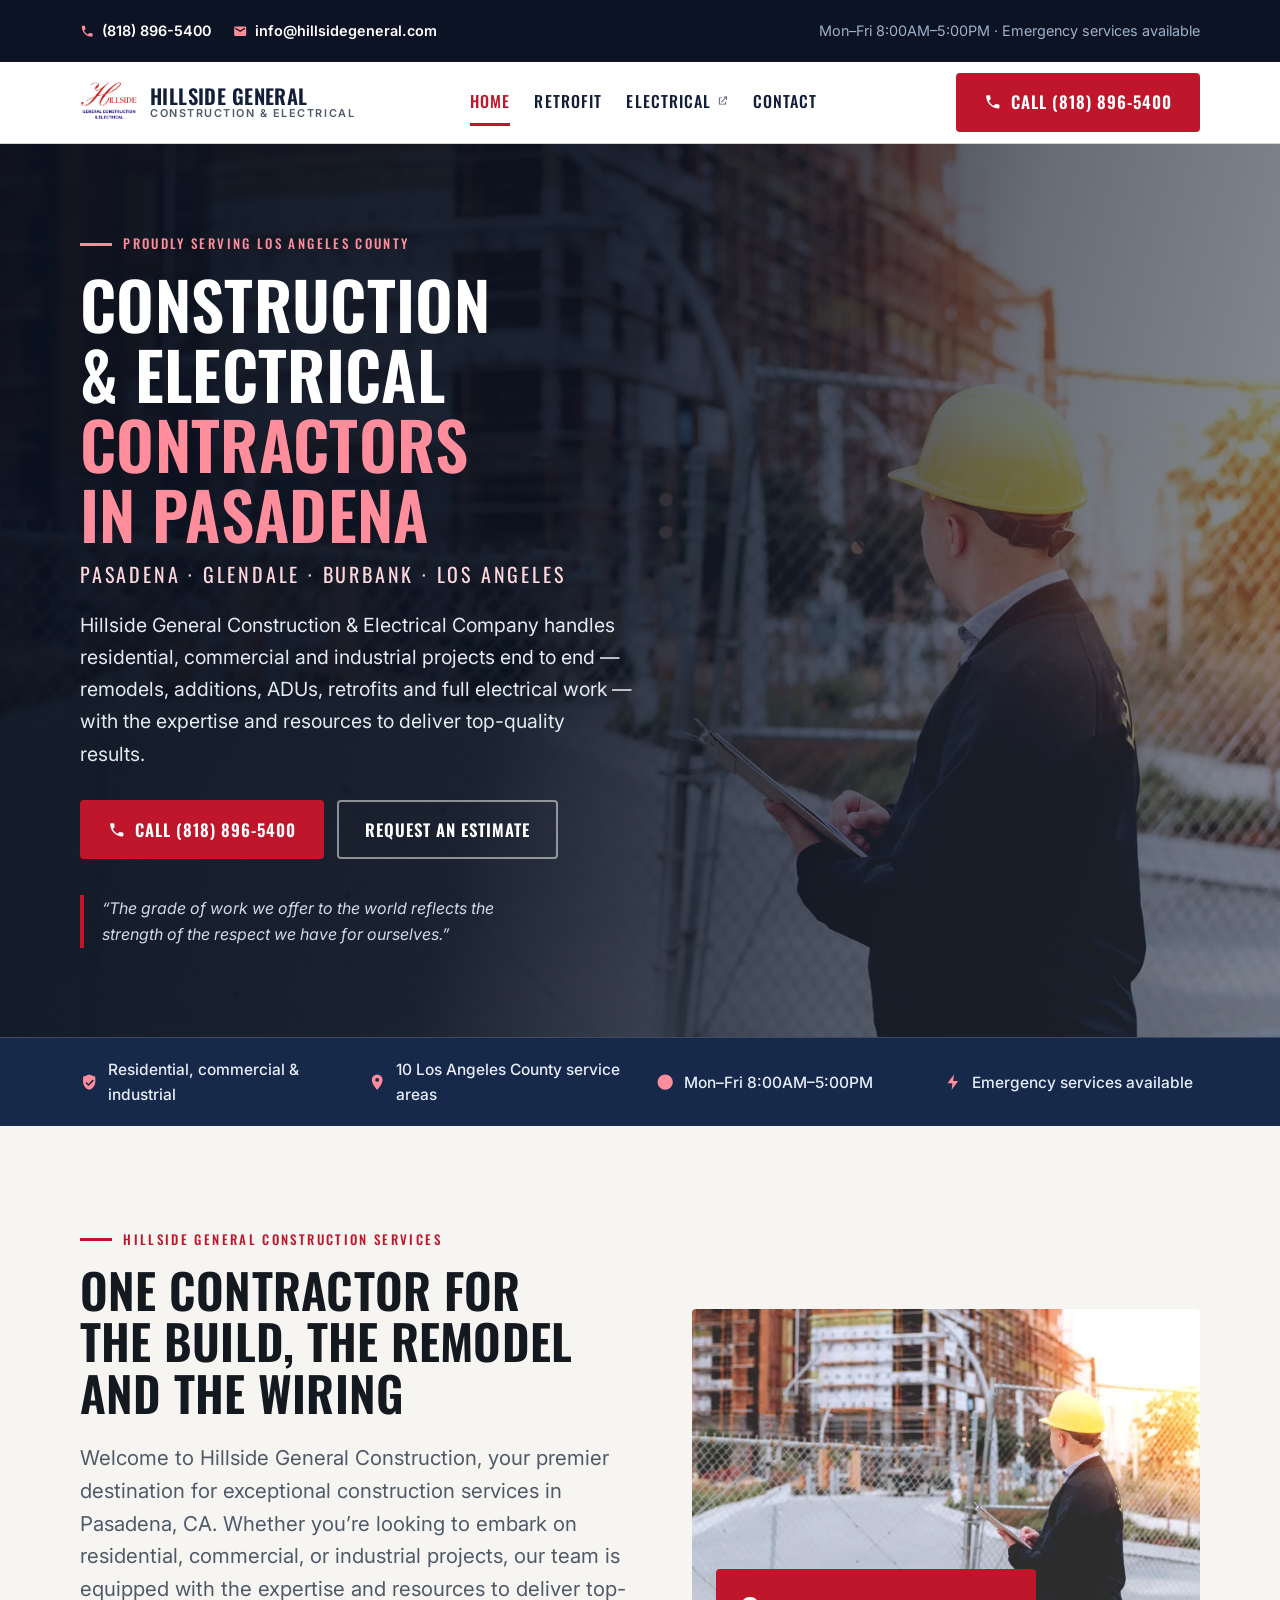
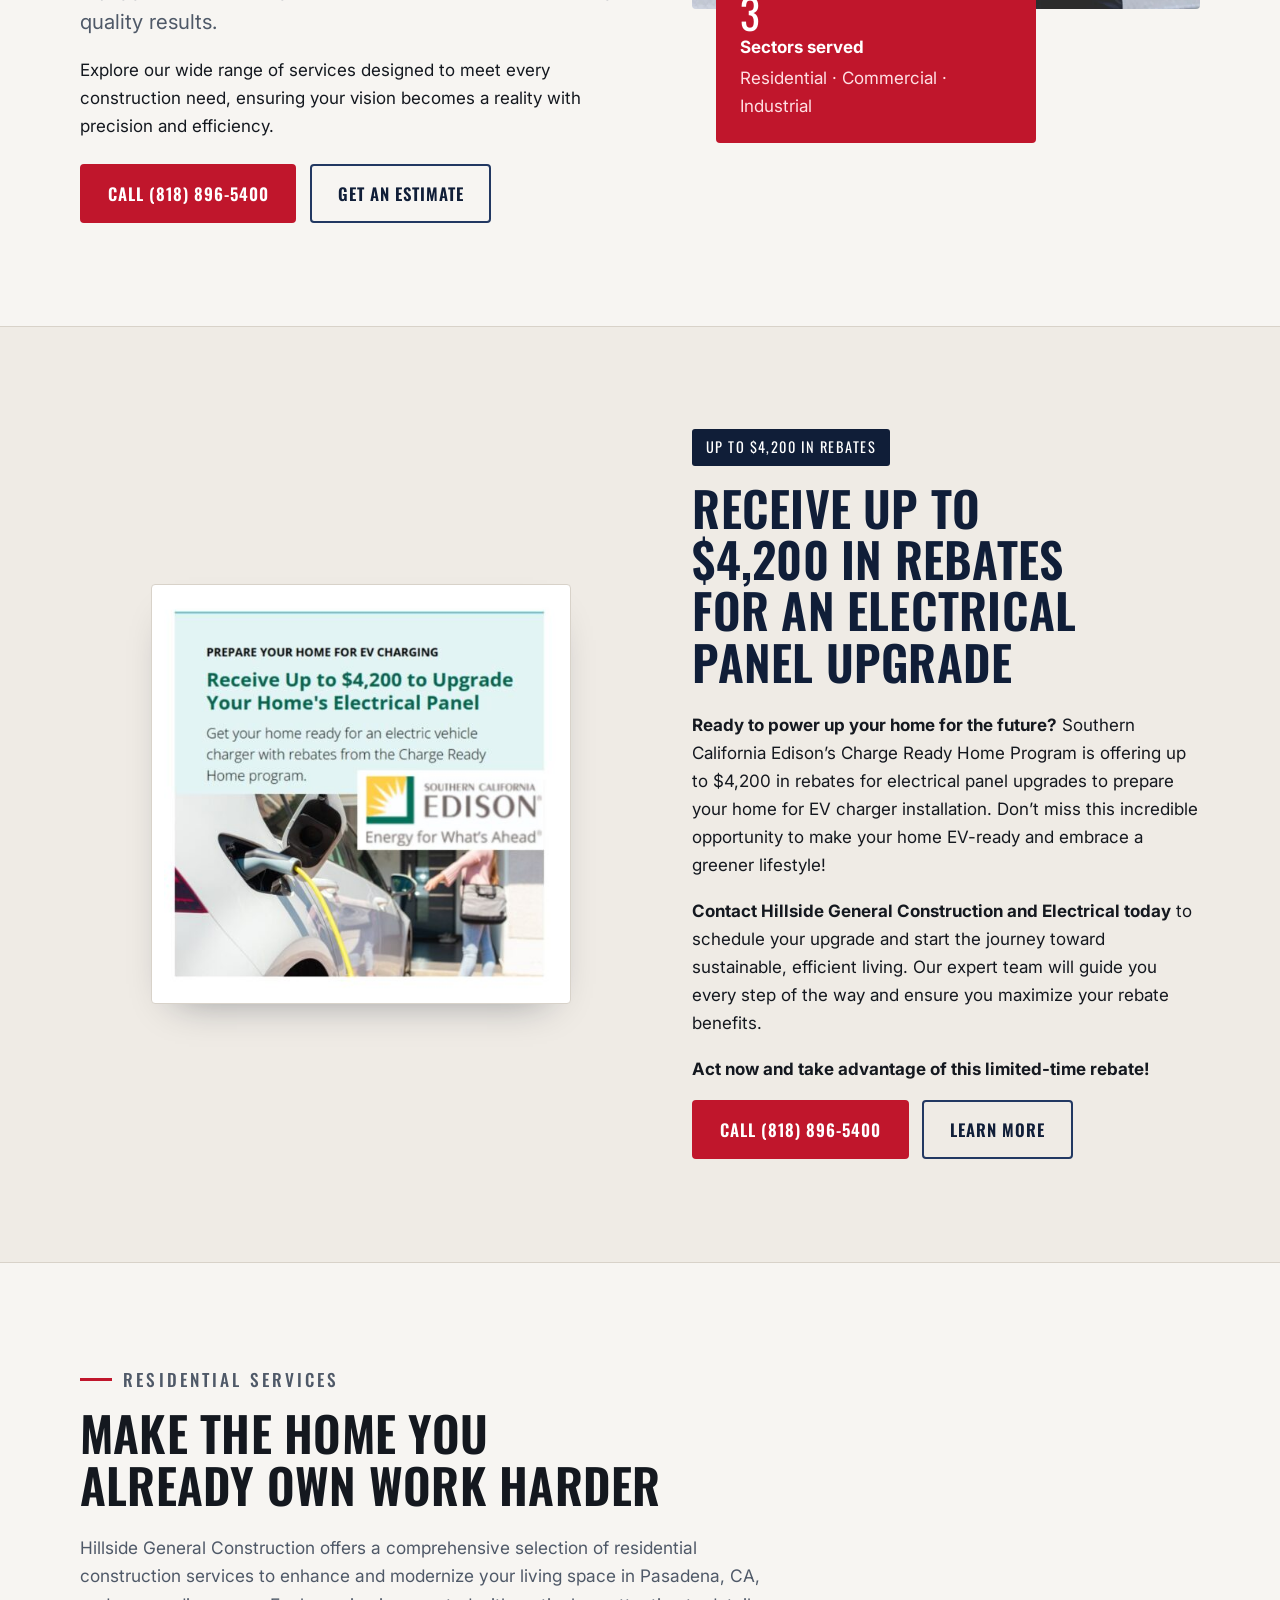
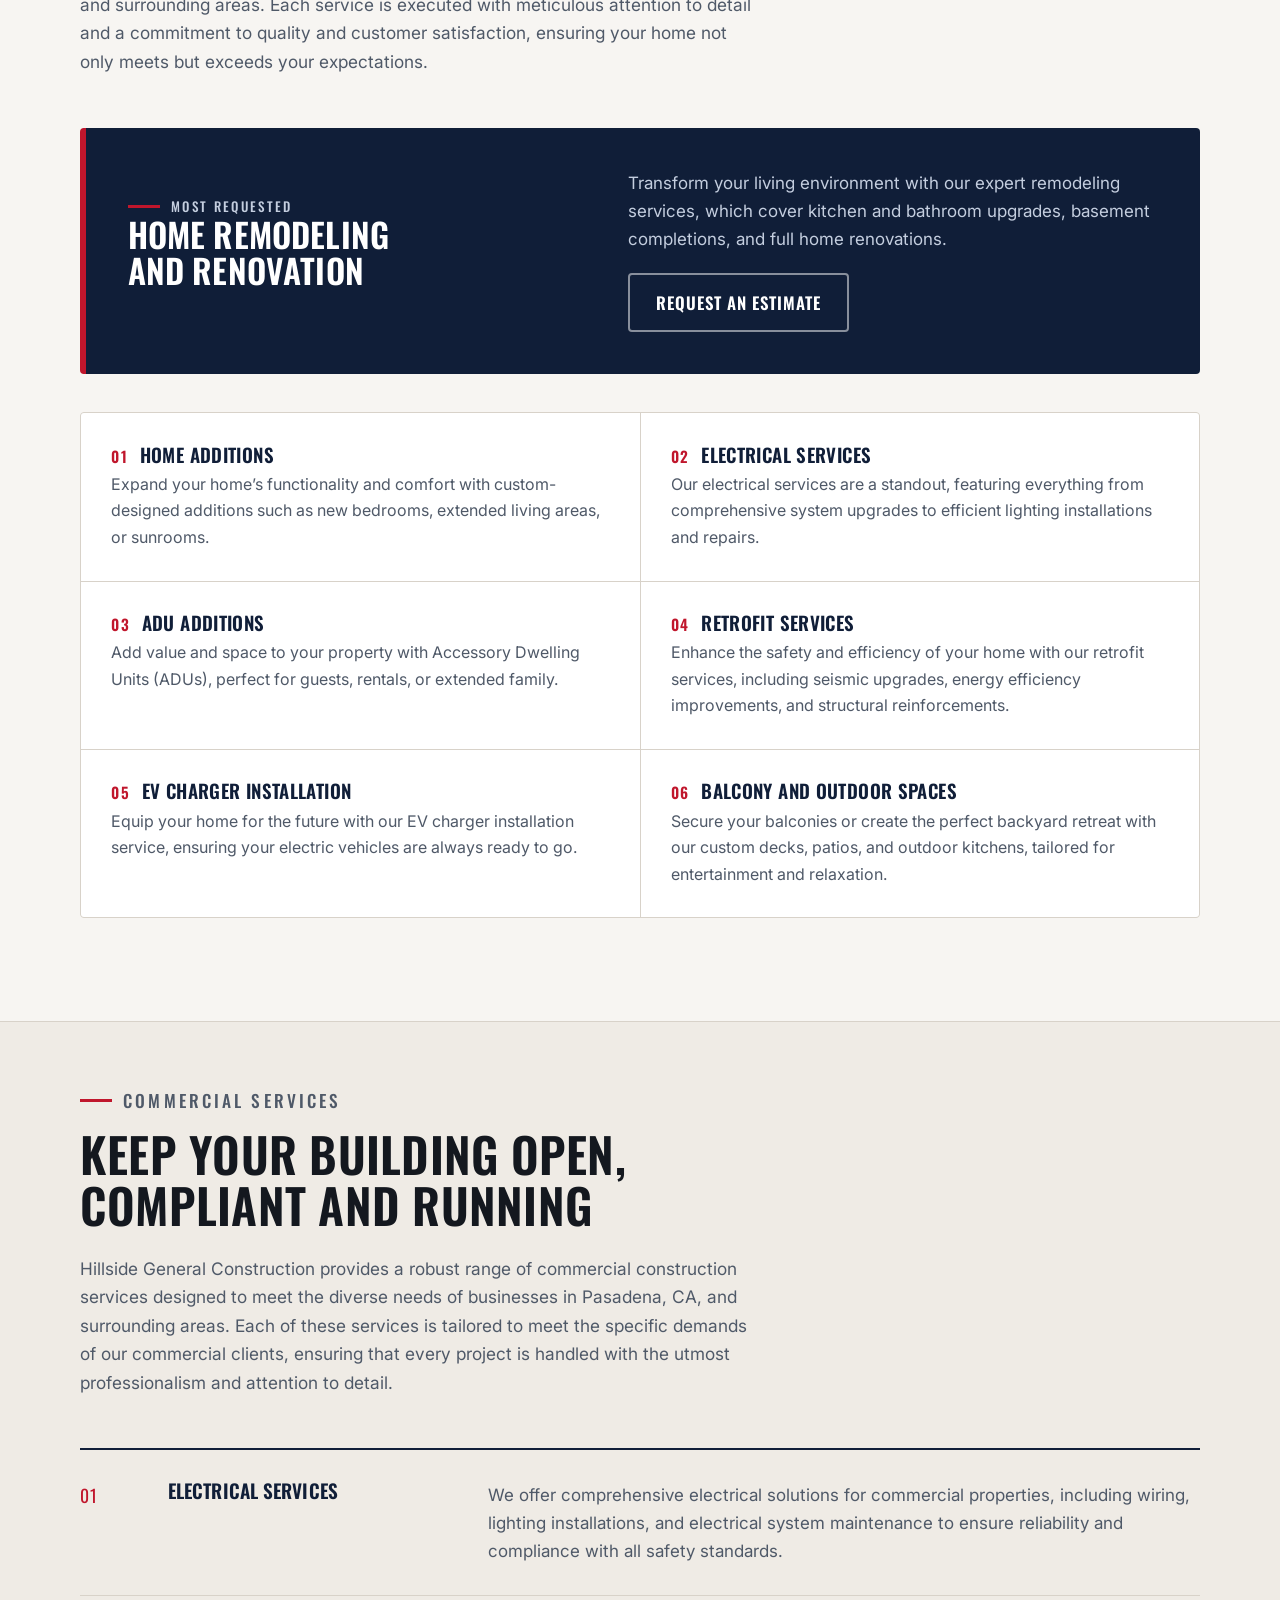
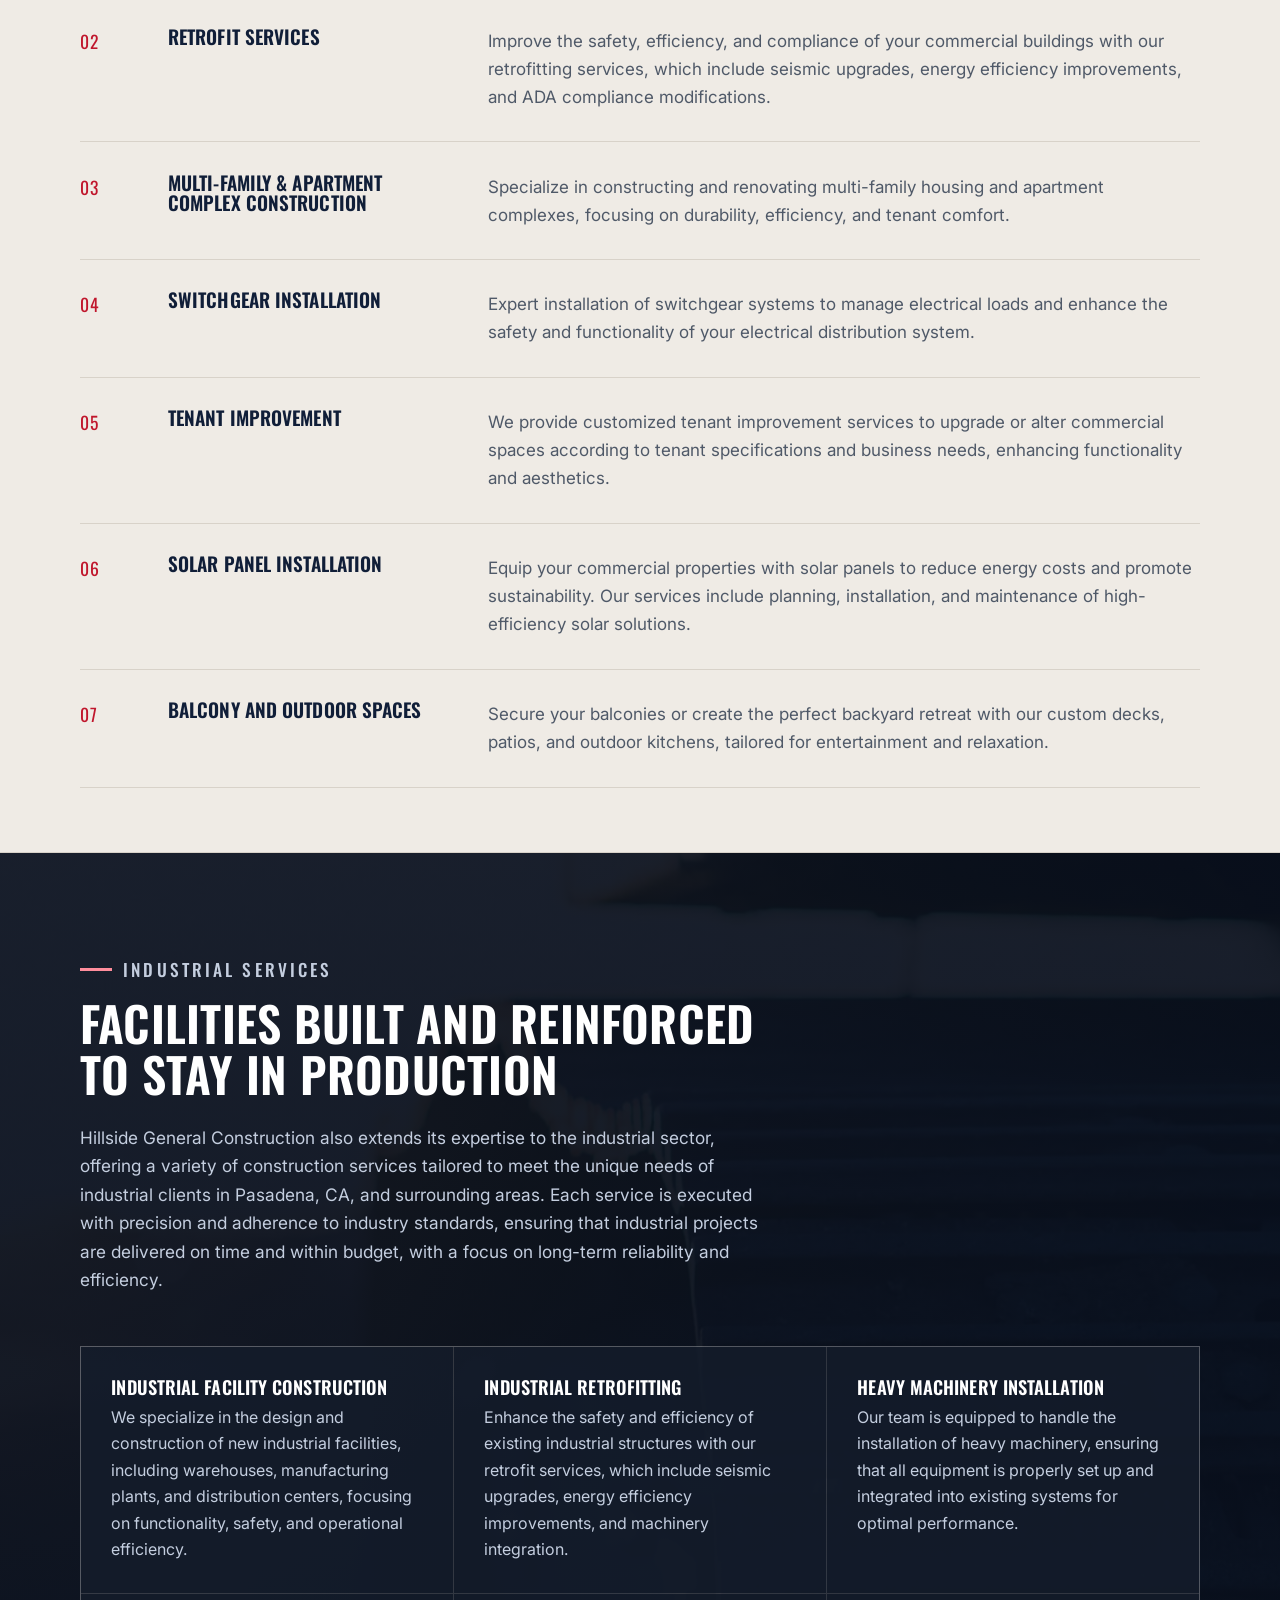
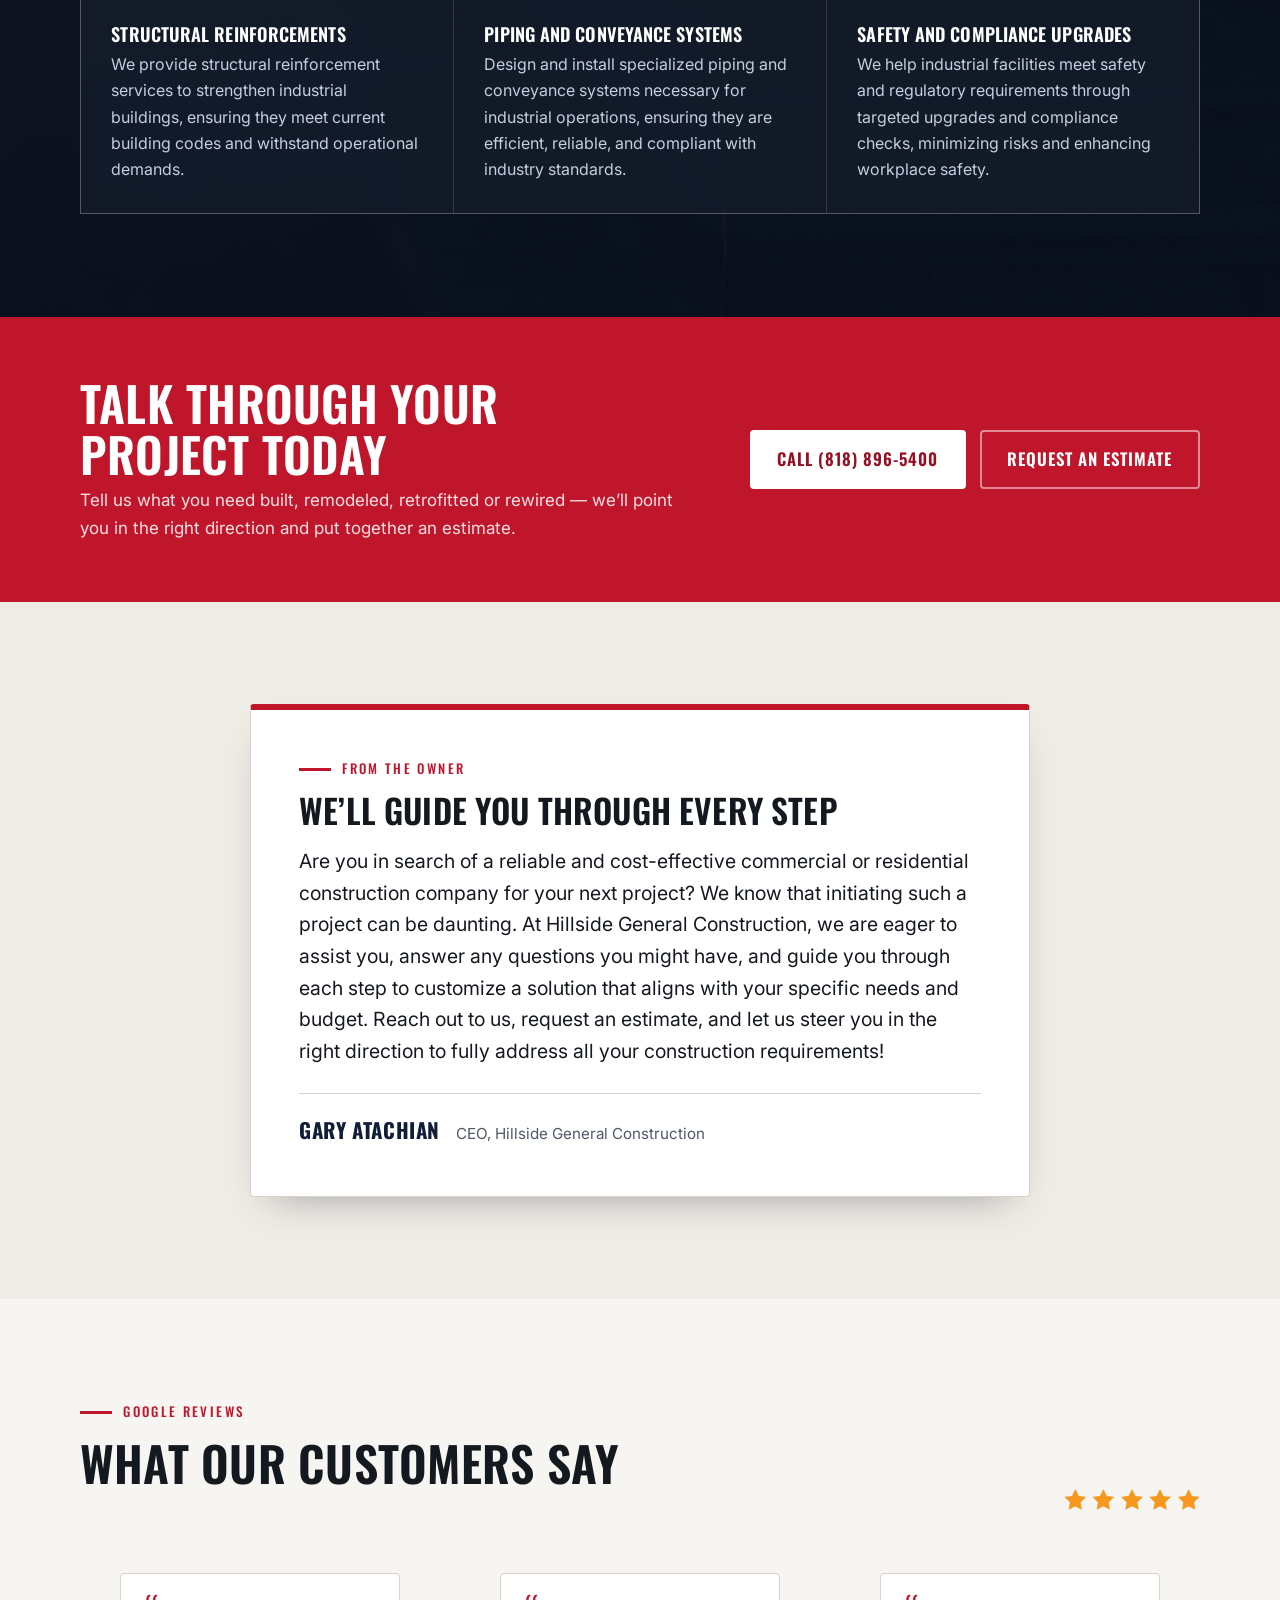
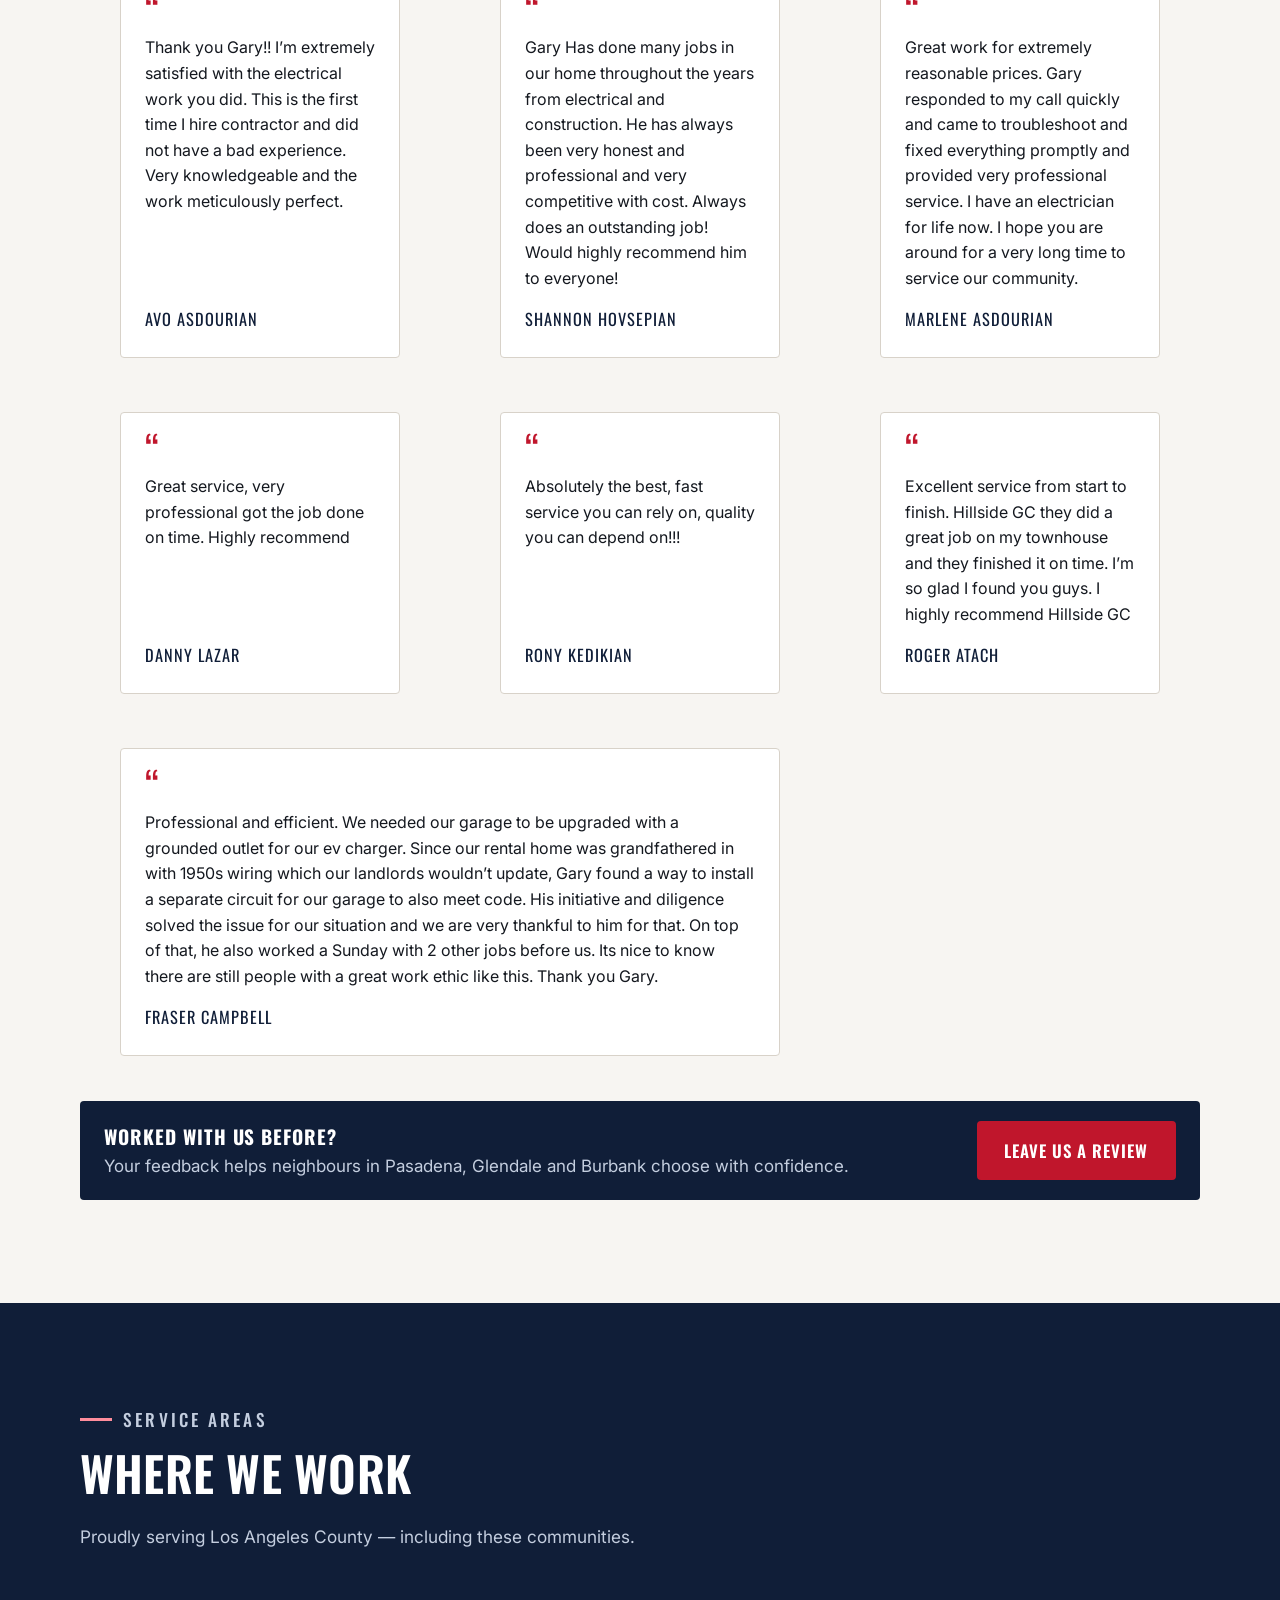
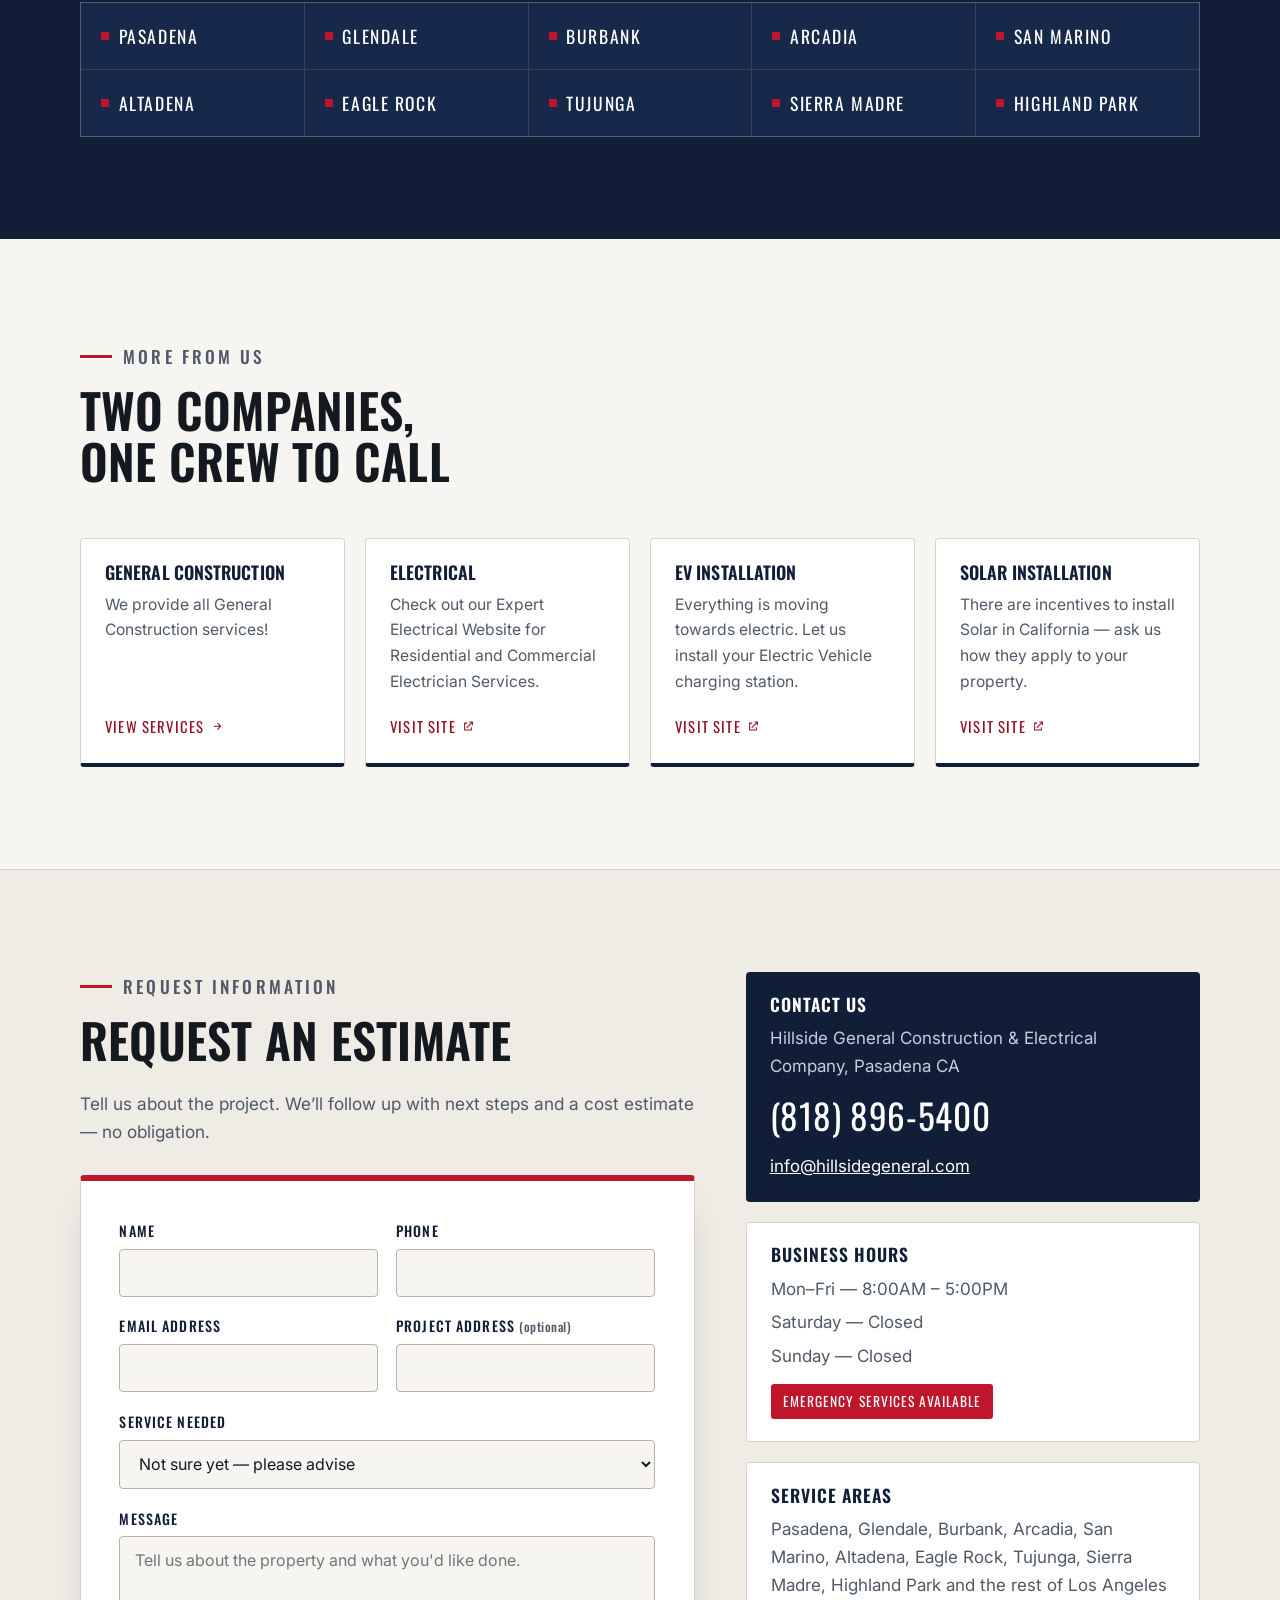
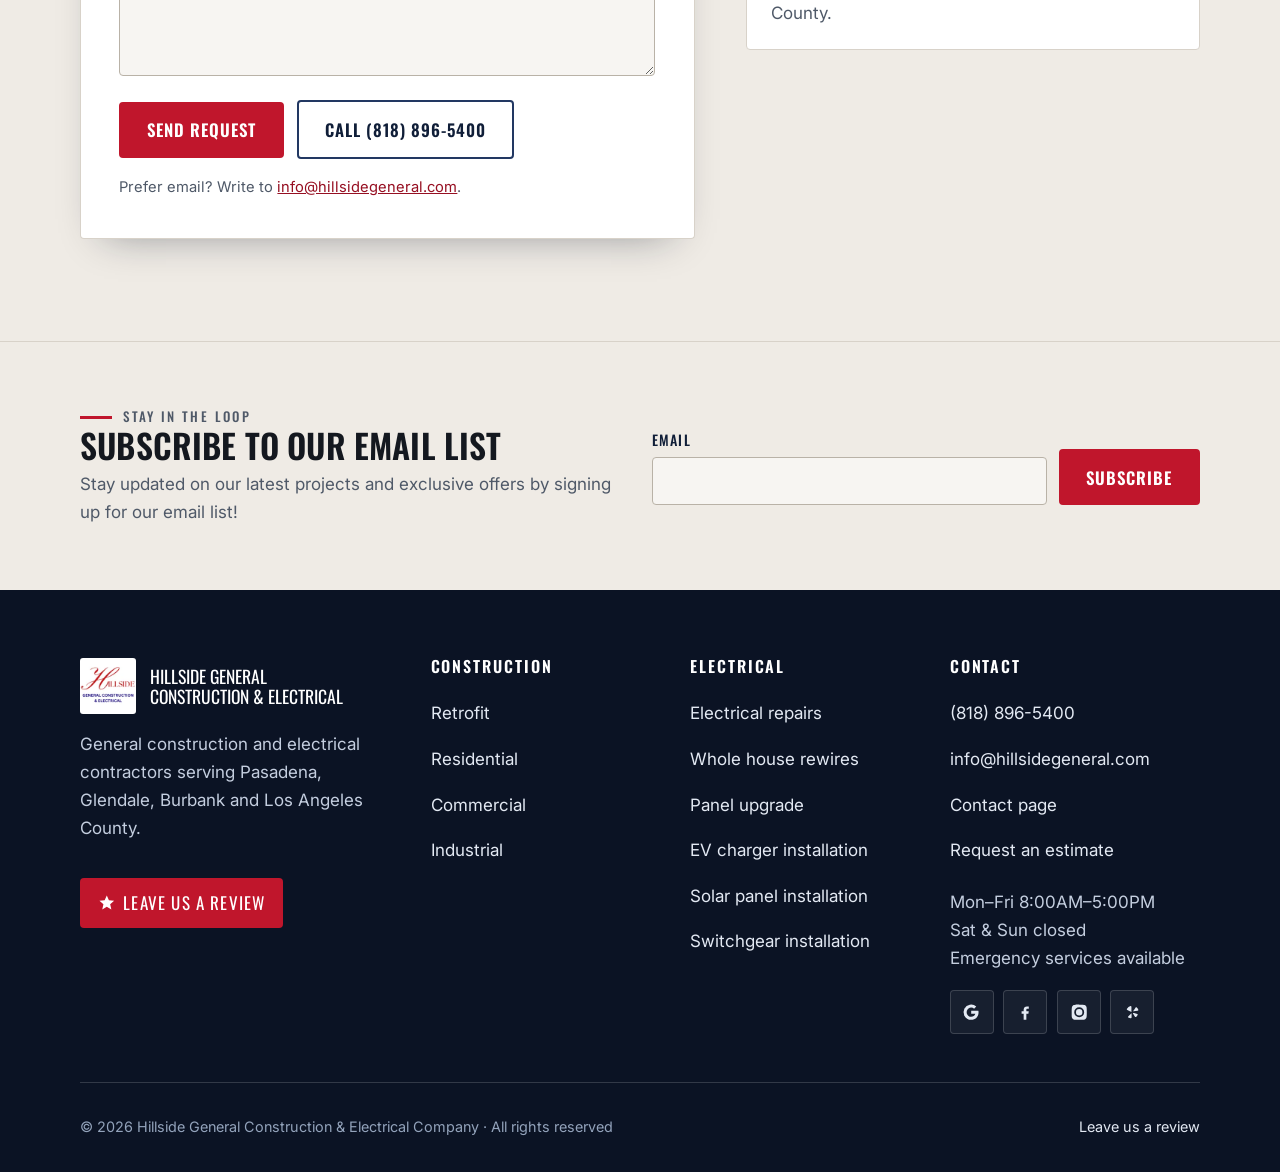
==== commit 8f6867ab: "fix: remove links to separately managed blog pages Co-Authored-By: Claude <noreply@anthropic.com>" ====
--- a/index.html
+++ b/index.html
@@ -77,8 +77,6 @@
     <nav class="site-nav" id="site-nav" aria-label="Main">
       <ul>
         <li><a href="/" aria-current="page">Home</a></li>
-        <li><a href="/construction-services-in-pasadena-ca/">Construction</a></li>
-        <li><a href="/adu-construction-in-pasadena-ca/">ADU</a></li>
         <li><a href="/retrofit/">Retrofit</a></li>
         <li>
           <a href="https://www.hillsideexpertelectrical.com/" rel="noopener">Electrical
@@ -255,7 +253,7 @@
             and bathroom upgrades, basement completions, and full home renovations.
           </p>
           <div class="btn-row" style="margin-top:1.25rem">
-            <a class="btn btn--light" href="/construction-services-in-pasadena-ca/">See construction services</a>
+            <a class="btn btn--light" href="/contact/">Request an estimate</a>
           </div>
         </div>
       </div>
@@ -518,7 +516,7 @@
         <h2 id="more-h">Two companies, one crew to call</h2>
       </div>
       <div class="link-cards">
-        <a class="link-card reveal" href="/construction-services-in-pasadena-ca/">
+        <a class="link-card reveal" href="/#residential">
           <h3>General construction</h3>
           <p>We provide all General Construction services!</p>
           <span class="go">View services <svg viewBox="0 0 24 24" aria-hidden="true"><path d="M5 11h11.2l-4.6-4.6L13 5l7 7-7 7-1.4-1.4 4.6-4.6H5z"/></svg></span>
@@ -680,8 +678,6 @@
       <div>
         <h3>Construction</h3>
         <ul>
-          <li><a href="/construction-services-in-pasadena-ca/">Construction services</a></li>
-          <li><a href="/adu-construction-in-pasadena-ca/">ADU construction</a></li>
           <li><a href="/retrofit/">Retrofit</a></li>
           <li><a href="/#residential">Residential</a></li>
           <li><a href="/#commercial">Commercial</a></li>
